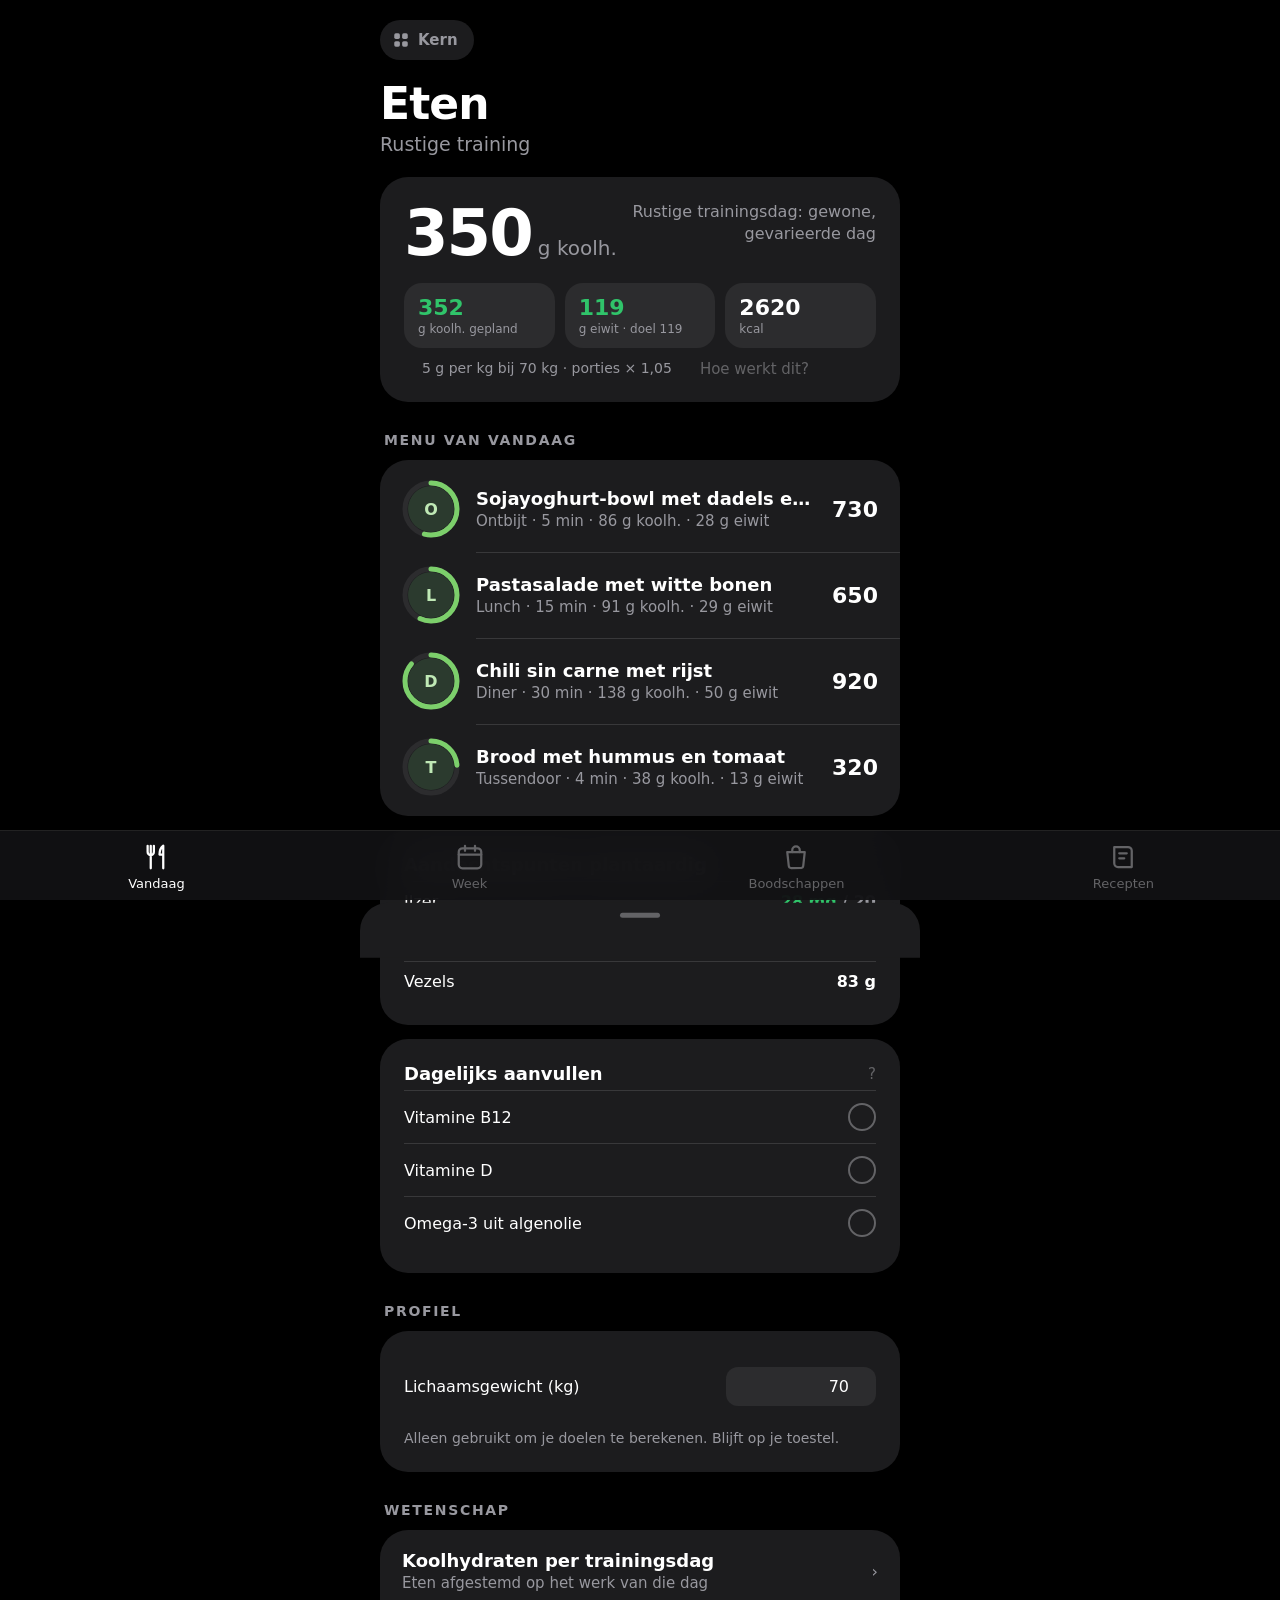
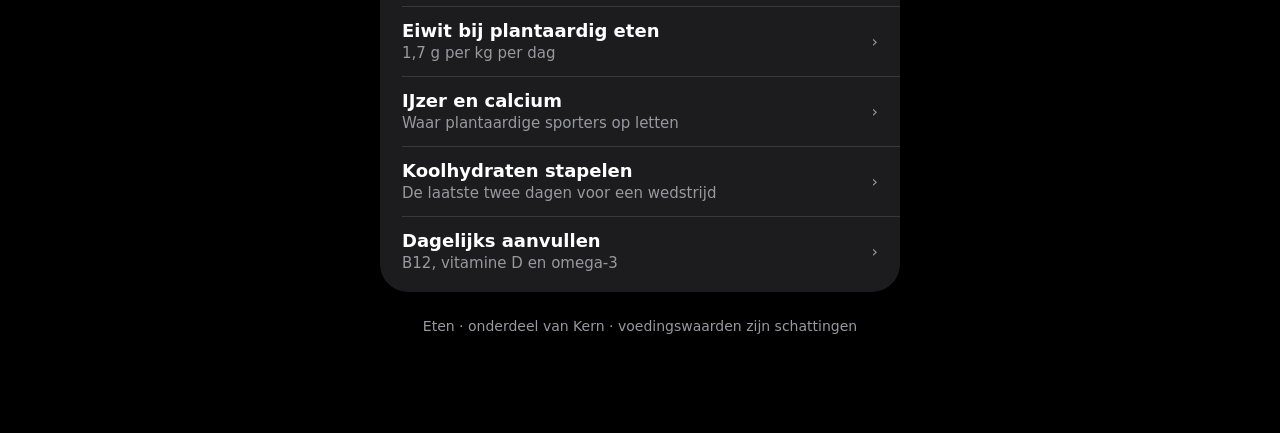
==== eten/index.html @ ef38445b "Kern: één PWA met Vandaag, Tempo, Kracht, Eten, Geld en Amifo Gedeelde laag (core), opslag per onder" ====
<!DOCTYPE html>
<html lang="nl">
<head>
<meta charset="utf-8">
<meta name="viewport" content="width=device-width, initial-scale=1, viewport-fit=cover">
<meta name="apple-mobile-web-app-capable" content="yes">
<meta name="mobile-web-app-capable" content="yes">
<meta name="apple-mobile-web-app-status-bar-style" content="black-translucent">
<meta name="apple-mobile-web-app-title" content="Kern">
<meta name="theme-color" content="#000000">
<meta name="robots" content="noindex, nofollow">
<link rel="manifest" href="../manifest.json">
<link rel="apple-touch-icon" href="../icons/icon-180.png">
<link rel="stylesheet" href="../core/core.css">
<title>Eten</title>
</head>
<body>

<section class="view on" id="v-home">
  <div class="top"></div>
  <h1>Eten</h1>
  <div class="sub" id="home-sub"></div>
  <div id="home-body"></div>
</section>

<section class="view" id="v-week">
  <div class="top"></div>
  <h1>Week</h1>
  <div class="sub">Menu afgestemd op je trainingsschema</div>
  <div id="week-body"></div>
  <button class="btn" id="replan">Week opnieuw plannen</button>
</section>

<section class="view" id="v-shop">
  <div class="top"></div>
  <h1>Boodschappen</h1>
  <div class="sub" id="shop-sub"></div>
  <div id="shop-hero"></div>
  <div class="segmented" id="shop-mode"><button class="on" data-v="list">Lijst</button><button data-v="pantry">Voorraad</button></div>
  <div id="shop-body"></div>
</section>

<section class="view" id="v-rec">
  <div class="top"></div>
  <h1>Recepten</h1>
  <div class="sub" id="rec-sub"></div>
  <div class="search">
    <svg width="26" height="26" viewBox="0 0 24 24" fill="none" stroke="#98989f" stroke-width="2"><circle cx="11" cy="11" r="7"/><path d="m20 20-3.5-3.5"/></svg>
    <input id="q" placeholder="Zoeken">
  </div>
  <div class="segmented" id="rec-filter"><button class="on" data-v="">Alles</button><button data-v="o">Ontbijt</button><button data-v="l">Lunch</button><button data-v="d">Diner</button><button data-v="s">Snack</button></div>
  <div class="list" id="rec-list"></div>
</section>

<nav class="tabbar">
  <button class="on" data-tab="home"><svg viewBox="0 0 24 24"><path d="M7 3v8M4.5 3v5a2.5 2.5 0 0 0 5 0V3M7 11v10M17 3c-2 1.5-3 4-3 7h3M17 3v18"/></svg>Vandaag</button>
  <button data-tab="week"><svg viewBox="0 0 24 24"><rect x="3" y="5" width="18" height="16" rx="3"/><path d="M3 10h18M8 3v4M16 3v4"/></svg>Week</button>
  <button data-tab="shop"><svg viewBox="0 0 24 24"><path d="M5 8h14l-1.2 11a2 2 0 0 1-2 1.8H8.200a2 2 0 0 1-2-1.800L5 8Z"/><path d="M9 8V6.500a3 3 0 0 1 6 0V8"/></svg>Boodschappen</button>
  <button data-tab="rec"><svg viewBox="0 0 24 24"><path d="M5 4h11a3 3 0 0 1 3 3v13H8a3 3 0 0 1-3-3V4Z"/><path d="M9 9h6M9 13h4"/></svg>Recepten</button>
</nav>

<script src="../core/core.js"></script>
<script src="recipes.js"></script>
<script>
/* =========================================================
   Eten — plantaardige maaltijdplanner met boodschappenlijst.
   Onderdeel van Kern. Leest per dag het soort training uit de
   Tempo-feed en stemt koolhydraten en porties daarop af.
   ========================================================= */
K.chrome('eten');
const {$,$$,esc,dkey,DAY,nl,eur,toast,openSheet,closeSheet,ringSVG,addDays,pd}=K;
const KEY='kern.eten.v1';
const DEF={plan:{},salt:0,bought:{},pantry:{'olijfolie':1},supp:{}};
let st=K.load(KEY,DEF);
const save=()=>{K.save(KEY,st);publish()};
const R=id=>RECIPES.find(r=>r.id===id);
const MEAL={o:'Ontbijt',l:'Lunch',d:'Diner',s:'Tussendoor',s2:'Extra tussendoor'};
const today=()=>dkey(new Date());
const weight=()=>+K.profile().weight||70;

function nut(r,sc=1){const o={kcal:0,kh:0,ei:0,vet:0,vz:0,fe:0,ca:0,eur:0};
  for(const[k,g]of Object.entries(r.ing)){const i=ING[k];if(!i)continue;const f=g*sc/100;
    o.kcal+=i[0]*f;o.kh+=i[1]*f;o.ei+=i[2]*f;o.vet+=i[3]*f;o.vz+=i[4]*f;o.fe+=i[5]*f;o.ca+=i[6]*f;o.eur+=i[7]*f}
  return o}

/* ---------- dagtype uit het trainingsschema ---------- */
// koolhydraten in g per kg lichaamsgewicht per dag (Burke et al. 2011; Thomas et al. 2016)
const CLS={
  rest:{kh:4,l:'Rustdag',h:'Rustdag: minder koolhydraten, eiwit blijft gelijk'},
  easy:{kh:5,l:'Rustige training',h:'Rustige trainingsdag: gewone, gevarieerde dag'},
  hard:{kh:7,l:'Zware training',h:'Zware training: ruim koolhydraten rond de sessie'},
  long:{kh:8,l:'Lange duur',h:'Lange duurtraining: voluit koolhydraten'},
  laden:{kh:10,l:'Stapelen',h:'Koolhydraten stapelen voor je wedstrijd: veel en vezelarm'},
  race:{kh:8,l:'Wedstrijd',h:'Wedstrijddag: licht verteerbaar ontbijt, 3 uur vooraf'}
};
const tempo=()=>K.feed.get('tempo');
function dayCls(k){const f=tempo();let c=f?.days?.[k]?.cls||'easy';
  if(f?.race?.date){const n=Math.round((pd(f.race.date)-pd(k))/DAY);if(n===1||n===2)c='laden';if(n===0)c='race'}
  return CLS[c]?c:'easy'}
const training=k=>tempo()?.days?.[k]?.t||'';
const slotsFor=k=>['o','l','d','s'].concat(['hard','long','laden'].includes(dayCls(k))?['s2']:[]);

/* ---------- planner ---------- */
function score(r,c){const n=nut(r),khE=n.kh*4/n.kcal,eiE=n.ei*4/n.kcal;
  if(c==='laden'||c==='race')return khE+(r.race?.5:0)-n.vz/100;
  if(c==='long'||c==='hard')return khE+eiE*.9-(r.race?.15:0);
  if(c==='rest')return eiE*1.3+n.fe/40-(r.race?.25:0);
  return eiE+khE*.3-(r.race?.25:0)}
const hash=s=>{let h=7;for(const ch of s)h=(h*31+ch.charCodeAt(0))>>>0;return h};
function slotCls(k,slot){let c=dayCls(k);
  // de avond vóór een lange duurloop of wedstrijd telt het diner al mee
  if(slot==='d'){const t=dayCls(dkey(addDays(pd(k),1)));if(['long','race'].includes(t)&&!['laden','race'].includes(c))c='long'}
  return c}
function ranked(k,slot){const m=slot==='s2'?'s':slot,c=slotCls(k,slot);
  return RECIPES.filter(r=>r.m===m).sort((a,b)=>score(b,c)-score(a,c))}
function pick(k,slot,avoid){const cand=ranked(k,slot);
  const top=cand.slice(0,slot==='d'?6:4).filter(r=>!avoid.includes(r.id));
  const pool=top.length?top:cand;return pool[hash(k+slot+st.salt)%pool.length].id}
function ensure(k){const p=st.plan[k]=st.plan[k]||{},sl=slotsFor(k);
  const prev=[1,2].flatMap(n=>Object.values(st.plan[dkey(addDays(pd(k),-n))]||{}));
  for(const s of sl)if(!p[s]||!R(p[s]))p[s]=pick(k,s,[...prev,...Object.values(p)]);
  for(const s of Object.keys(p))if(!sl.includes(s))delete p[s];
  return p}
function day(k){const p=ensure(k),c=dayCls(k),w=weight(),target=CLS[c].kh*w;
  const raw=Object.values(p).reduce((x,id)=>x+nut(R(id)).kh,0);
  const sc=Math.max(.8,Math.min(1.5,Math.round(target/raw*20)/20));
  const tot={kcal:0,kh:0,ei:0,vet:0,vz:0,fe:0,ca:0,eur:0};
  for(const id of Object.values(p)){const n=nut(R(id),sc);for(const x in tot)tot[x]+=n[x]}
  return{k,p,c,sc,tot,target,eiT:1.7*w}}
const weekDays=()=>Array.from({length:7},(_,i)=>dkey(addDays(new Date(),i)));
function planWeek(){const cut=dkey(addDays(new Date(),-3));for(const k of Object.keys(st.plan))if(k<cut)delete st.plan[k];return weekDays().map(day)}

/* ---------- vandaag ---------- */
const pctColor=p=>p>=1?'var(--c-peak)':p>=.8?'var(--c-good)':p>=.6?'var(--c-mid)':'var(--c-warn)';
function sex(){try{return JSON.parse(localStorage.getItem('kern.tempo.v1'))?.settings?.sex||'m'}catch(e){return'm'}}
function renderHome(){
  const d=day(today()),t=d.tot,feT=(sex()==='f'?16:11)*1.8,caT=1000;
  const tr=training(d.k);
  $('#home-sub').textContent=`${CLS[d.c].l}${tr?' · '+tr:''}`;
  const gap=d.target-t.kh;
  const sup=st.supp[d.k]||{};
  $('#home-body').innerHTML=`
  <div class="card">
    <div class="hero"><div><div class="big">${Math.round(d.target)}<small>g koolh.</small></div></div><div class="right">${CLS[d.c].h}</div></div>
    <div class="stats">
      <div class="stat"><div class="v" style="color:${pctColor(t.kh/d.target)}">${Math.round(t.kh)}</div><div class="k">g koolh. gepland</div></div>
      <div class="stat"><div class="v" style="color:${pctColor(t.ei/d.eiT)}">${Math.round(t.ei)}</div><div class="k">g eiwit · doel ${Math.round(d.eiT)}</div></div>
      <div class="stat"><div class="v">${Math.round(t.kcal/10)*10}</div><div class="k">kcal</div></div>
    </div>
    <div class="legend" style="margin-top:12px"><span class="muted" style="font-size:14px">${nl(CLS[d.c].kh)} g per kg bij ${nl(weight())} kg${d.sc!==1?` · porties × ${nl(d.sc,2)}`:''}</span><button class="info" data-info="carbs">Hoe werkt dit?</button></div>
  </div>
  ${gap>d.target*.07?`<div class="banner" style="--d:var(--c-mid)"><span class="bar"></span><div>Nog ongeveer <b>${Math.round(gap/10)*10} g koolhydraten</b> tekort ten opzichte van je doel. Vul aan met sap, sportdrank, rijstwafels of een extra schep rijst of pasta.</div></div>`:''}
  <div class="label">Menu van vandaag</div>
  <div class="list">${Object.entries(d.p).map(([s,id])=>mealItem(d,s,id)).join('')}</div>
  <div class="card" style="margin-top:var(--gap)">
    <div class="card-h"><h3>Aandachtspunten plantaardig</h3><button class="info" data-info="iron">?</button></div>
    <div class="row"><span>IJzer</span><b style="color:${pctColor(t.fe/feT)}">${nl(t.fe,0)} mg <span class="muted">/ ${nl(feT,0)}</span></b></div>
    <div class="row"><span>Calcium</span><b style="color:${pctColor(t.ca/caT)}">${Math.round(t.ca/10)*10} mg <span class="muted">/ ${caT}</span></b></div>
    <div class="row"><span>Vezels</span><b>${Math.round(t.vz)} g</b></div>
  </div>
  <div class="card">
    <div class="card-h"><h3>Dagelijks aanvullen</h3><button class="info" data-info="supp">?</button></div>
    ${[['b12','Vitamine B12'],['d','Vitamine D'],['o3','Omega-3 uit algenolie']].map(([k,l])=>`<div class="field"><label>${l}</label><button class="check ${sup[k]?'on':''}" data-supp="${k}" aria-label="${l} genomen">${sup[k]?'✓':''}</button></div>`).join('')}
  </div>
  <div class="label">Profiel</div>
  <div class="card">
    <div class="field"><label>Lichaamsgewicht (kg)</label><input id="p-weight" type="number" inputmode="decimal" value="${weight()}"></div>
    <div class="hint">Alleen gebruikt om je doelen te berekenen. Blijft op je toestel.</div>
  </div>
  <div class="label">Wetenschap</div>
  <div class="list">${Object.entries(INFO).map(([k,v])=>`<div class="item plain" data-info="${k}"><div class="meta"><div class="nm">${v.t}</div><div class="ds">${v.s}</div></div><span class="muted">›</span></div>`).join('')}</div>
  <div class="hint" style="text-align:center;margin-top:24px">Eten · onderdeel van Kern · voedingswaarden zijn schattingen</div>`;
  $$('[data-supp]').forEach(b=>b.onclick=()=>{const s=st.supp[d.k]=st.supp[d.k]||{};s[b.dataset.supp]=!s[b.dataset.supp];save();renderHome()});
  $('#p-weight').onchange=e=>{const p=K.profile();p.weight=Math.max(35,Math.min(150,+String(e.target.value).replace(',','.')||70));K.saveProfile(p);save();render();toast('Opgeslagen')};
}
function mealItem(d,s,id){const r=R(id),n=nut(r,d.sc);
  return `<div class="item" data-meal="${d.k},${s}"><div class="ring sm">${ringSVG(n.kh/d.tot.kh*2.2,'var(--c-good)',58)}<div class="in" style="background:#2b3a2e;color:#bfe8b5">${MEAL[s][0]}</div></div><div class="meta"><div class="nm">${esc(r.n)}</div><div class="ds">${MEAL[s]} · ${r.t} min · ${Math.round(n.kh)} g koolh. · ${Math.round(n.ei)} g eiwit</div></div><div class="sc">${Math.round(n.kcal/10)*10}</div></div>`}

/* ---------- week ---------- */
function renderWeek(){
  $('#week-body').innerHTML=planWeek().map((d,i)=>`<div class="week ${i===0?'cur':''}"><div class="week-h"><b>${i===0?'Vandaag':i===1?'Morgen':K.fmtDate(pd(d.k),{weekday:'long',day:'numeric',month:'short'})}</b><span class="muted">${CLS[d.c].l} · ${Math.round(d.target)} g</span></div>
    <div class="muted" style="margin:4px 0 10px;font-size:15px">${esc(training(d.k)||'Geen training in het schema')}</div>
    ${Object.entries(d.p).map(([s,id])=>{const r=R(id),n=nut(r,d.sc);return `<div class="day" data-meal="${d.k},${s}" style="cursor:pointer"><span class="d">${MEAL[s][0]}</span><span class="s">${esc(r.n)}<small>${Math.round(n.kcal/10)*10} kcal · ${Math.round(n.kh)} g koolh. · ${Math.round(n.ei)} g eiwit</small></span><span class="muted">›</span></div>`}).join('')}</div>`).join('');
}
$('#replan').onclick=()=>{weekDays().forEach(k=>delete st.plan[k]);st.salt++;save();render();toast('Nieuw weekmenu')};

/* ---------- recept ---------- */
const amount=(name,g)=>{const liq=/melk|sap/.test(name),v=g<20?Math.round(g):Math.round(g/5)*5;return liq?(v>=1000?nl(v/1000,1)+' l':v+' ml'):(v>=1000?nl(v/1000,1)+' kg':v+' g')};
function recipeSheet(id,k,slot){const r=R(id),sc=k?day(k).sc:1,n=nut(r,sc);
  openSheet(`<h2>${esc(r.n)}</h2><div class="muted" style="margin-bottom:12px">${MEAL[r.m]} · ${r.t} min${sc!==1?` · portie × ${nl(sc,2)}`:''}${r.race?' · wedstrijdproof':''}</div>
    <div class="stats"><div class="stat"><div class="v">${Math.round(n.kcal/10)*10}</div><div class="k">kcal</div></div><div class="stat"><div class="v">${Math.round(n.kh)} g</div><div class="k">koolhydraten</div></div><div class="stat"><div class="v">${Math.round(n.ei)} g</div><div class="k">eiwit</div></div></div>
    <div class="stats" style="margin-top:10px"><div class="stat"><div class="v">${Math.round(n.vet)} g</div><div class="k">vet</div></div><div class="stat"><div class="v">${Math.round(n.vz)} g</div><div class="k">vezels</div></div><div class="stat"><div class="v">${nl(n.fe,1)}</div><div class="k">mg ijzer</div></div></div>
    <h3>Ingrediënten</h3>${Object.entries(r.ing).map(([nm,g])=>`<div class="row"><span>${esc(nm)}</span><b>${amount(nm,g*sc)}</b></div>`).join('')}
    ${r.x?`<div class="hint">Verder: ${esc(r.x)}</div>`:''}
    <h3>Bereiding</h3><p>${esc(r.s)}</p>
    <div class="hint">Geschatte kosten ${eur(n.eur,2)}</div>
    ${k?`<button class="btn pri" id="r-swap">Kies een ander gerecht</button>`:`<button class="btn pri" id="r-today">Zet vandaag op het menu</button>`}`);
  if(k)$('#r-swap').onclick=()=>swapSheet(k,slot);
  else $('#r-today').onclick=()=>{ensure(today())[r.m]=r.id;save();closeSheet();render();toast('Staat op het menu van vandaag')};
}
function swapSheet(k,slot){const d=day(k);
  openSheet(`<h2>${MEAL[slot]} wisselen</h2><p>Gesorteerd op wat het best past bij deze dag (${CLS[slotCls(k,slot)].l.toLowerCase()}).</p>
    <div class="list" style="background:var(--card-2)">${ranked(k,slot).map(r=>{const n=nut(r,d.sc);return `<div class="item plain" data-set="${r.id}"><div class="meta"><div class="nm">${esc(r.n)}</div><div class="ds">${r.t} min · ${Math.round(n.kh)} g koolh. · ${Math.round(n.ei)} g eiwit</div></div><div class="sc" style="font-size:17px">${d.p[slot]===r.id?'✓':Math.round(n.kcal/10)*10}</div></div>`}).join('')}</div>`);
  $$('[data-set]').forEach(b=>b.onclick=()=>{st.plan[k][slot]=b.dataset.set;save();closeSheet();render();toast('Gewisseld')});
}
document.addEventListener('click',e=>{const m=e.target.closest('[data-meal]');if(m){const[k,s]=m.dataset.meal.split(',');recipeSheet(st.plan[k][s],k,s)}
  const r=e.target.closest('[data-rec]');if(r)recipeSheet(r.dataset.rec)});

/* ---------- boodschappen ---------- */
let shopMode='list';
function shopping(){const agg={};
  for(const d of planWeek())for(const id of Object.values(d.p))for(const[nm,g]of Object.entries(R(id).ing))agg[nm]=(agg[nm]||0)+g*d.sc;
  return Object.entries(agg).filter(([nm])=>!st.pantry[nm]).map(([nm,g])=>({nm,g,cat:ING[nm][8],eur:ING[nm][7]*g/100}))}
const CATS=['Groente & fruit','Brood & granen','Peulvruchten & tofu','Zuivelvervangers','Noten & zaden','Houdbaar','Diepvries'];
function renderShop(){
  const items=shopping(),total=items.reduce((x,i)=>x+i.eur,0),left=items.filter(i=>!st.bought[i.nm]);
  const g=K.feed.get('geld');
  $('#shop-sub').textContent=`${left.length} van ${items.length} producten nog te kopen`;
  $('#shop-hero').innerHTML=`<div class="card"><div class="hero"><div><div class="big">${eur(total).replace('€ ','€')}<small>geschat</small></div></div><div class="right">Menu voor 7 dagen · ${eur(total/7,2)} per dag</div></div>
    <div style="margin-top:14px"><div class="row"><span>Nog te kopen</span><b>${eur(left.reduce((x,i)=>x+i.eur,0),2)}</b></div>${g&&g.groceries7!=null?`<div class="row"><span>Werkelijk uitgegeven · 7 dgn</span><b>${eur(g.groceries7,2)} <span class="muted">(Geld)</span></b></div>`:''}</div>
    <div class="hint">Prijzen zijn grove schattingen per product; wat je altijd in huis hebt, zet je onder Voorraad.</div></div>`;
  if(shopMode==='list'){
    $('#shop-body').innerHTML=CATS.map(c=>{const xs=items.filter(i=>i.cat===c).sort((a,b)=>a.nm.localeCompare(b.nm));
      return xs.length?`<div class="label">${c}</div><div class="list">${xs.map(i=>`<div class="item plain ${st.bought[i.nm]?'done':''}" data-buy="${esc(i.nm)}"><button class="check ${st.bought[i.nm]?'on':''}" aria-label="Gekocht">${st.bought[i.nm]?'✓':''}</button><div class="meta"><div class="nm" style="font-weight:500">${esc(i.nm[0].toUpperCase()+i.nm.slice(1))}</div></div><div class="muted num">${amount(i.nm,i.g)}</div></div>`).join('')}</div>`:''}).join('')
      +`<button class="btn" id="unbuy" style="margin-top:18px">Vinkjes wissen</button>`;
    $$('[data-buy]').forEach(b=>b.onclick=()=>{const n=b.dataset.buy;st.bought[n]=!st.bought[n];save();renderShop()});
    $('#unbuy').onclick=()=>{st.bought={};save();renderShop()};
  }else{
    $('#shop-body').innerHTML=`<div class="hint" style="margin:0 4px 6px">Vink aan wat je altijd in huis hebt. Dat verdwijnt van de lijst en uit de kosten.</div>`+CATS.map(c=>{const xs=Object.keys(ING).filter(n=>ING[n][8]===c).sort();
      return `<div class="label">${c}</div><div class="list">${xs.map(n=>`<div class="item plain" data-pan="${esc(n)}"><button class="check ${st.pantry[n]?'on':''}" aria-label="In huis">${st.pantry[n]?'✓':''}</button><div class="meta"><div class="nm" style="font-weight:500">${esc(n[0].toUpperCase()+n.slice(1))}</div></div></div>`).join('')}</div>`}).join('');
    $$('[data-pan]').forEach(b=>b.onclick=()=>{const n=b.dataset.pan;if(st.pantry[n])delete st.pantry[n];else st.pantry[n]=1;save();renderShop()});
  }
}
K.segmented($('#shop-mode'),v=>{shopMode=v;renderShop()});

/* ---------- recepten ---------- */
let recFilter='';
function renderRec(){const q=$('#q').value.toLowerCase();
  const arr=RECIPES.filter(r=>(!recFilter||r.m===recFilter)&&(!q||r.n.toLowerCase().includes(q)||Object.keys(r.ing).some(i=>i.includes(q))));
  $('#rec-sub').textContent=`${RECIPES.length} plantaardige recepten`;
  $('#rec-list').innerHTML=arr.length?arr.map(r=>{const n=nut(r),khE=n.kh*4/n.kcal;
    const tag=r.race?'wedstrijdproof':khE>.6?'koolhydraatrijk':n.ei>=28?'eiwitrijk':'';
    return `<div class="item" data-rec="${r.id}"><div class="ring sm">${ringSVG(khE,'var(--c-good)',58)}<div class="in" style="background:#1f1f21;font-size:14px">${r.t}′</div></div><div class="meta"><div class="nm">${esc(r.n)}</div><div class="ds">${[MEAL[r.m],Math.round(n.kh)+' g koolh.',Math.round(n.ei)+' g eiwit',tag].filter(Boolean).join(' · ')}</div></div><div class="sc" style="font-size:17px">${Math.round(n.kcal/10)*10}</div></div>`}).join(''):'<div class="empty">Geen recepten gevonden.</div>';
}
K.segmented($('#rec-filter'),v=>{recFilter=v;renderRec()});
$('#q').oninput=renderRec;

/* ---------- wetenschap ---------- */
const INFO={
  carbs:{t:'Koolhydraten per trainingsdag',s:'Eten afgestemd op het werk van die dag',b:`<p>Koolhydraten zijn de brandstof voor intensieve en lange inspanning. De aanbeveling is daarom geen vast getal, maar schaalt mee met je training (<b>periodiseren</b> = afstemmen per dag): ongeveer 3–5 g per kg lichaamsgewicht op een rustige dag, 5–7 g bij een uur matige training, 6–10 g bij één tot drie uur duurtraining.</p><p>Deze app gebruikt 4 g/kg op rustdagen, 5 op rustige dagen, 7 op zware dagen en 8 op dagen met een lange duurtraining. Het soort dag komt uit je schema in Tempo. De porties worden daarop geschaald (tussen 0,8 en 1,5 keer).</p><p><b>Kritisch:</b> dit zijn bandbreedtes uit consensusdocumenten, geen individuele voorschriften. Honger, gewichtsverloop en hoe je trainingen voelen zijn betere graadmeters dan het getal.</p><p class="ref">Burke et al. (2011) J Sports Sci · Thomas, Erdman & Burke (2016) Med Sci Sports Exerc · Impey et al. (2018) Sports Med</p>`},
  protein:{t:'Eiwit bij plantaardig eten',s:'1,7 g per kg per dag',b:`<p>Duursporters hebben meer eiwit nodig dan de algemene norm: ongeveer 1,2–2,0 g per kg per dag. Plantaardig eiwit is gemiddeld iets minder goed verteerbaar en bevat minder leucine (=het aminozuur dat spieropbouw aanzet), daarom rekent de app met <b>1,7 g/kg</b>, verdeeld over de maaltijden.</p><p>Soja (tofu, tempeh, edamame), peulvruchten met granen, en seitan zijn de dragers in deze recepten.</p><p><b>Kritisch:</b> of veganisten echt meer nodig hebben is niet goed gemeten; bij voldoende totale inname lijkt het verschil met dierlijk eiwit klein.</p><p class="ref">Thomas et al. (2016) Med Sci Sports Exerc · Rogerson (2017) J Int Soc Sports Nutr · Hevia-Larraín et al. (2021) Sports Med</p>`},
  iron:{t:'IJzer en calcium',s:'Waar plantaardige sporters op letten',b:`<p><b>IJzer</b> uit planten (non-heem) wordt minder goed opgenomen dan ijzer uit vlees. Daarom toont de app een richtwaarde van 1,8 keer de gewone aanbeveling. Vitamine C bij de maaltijd (paprika, citroen, sinaasappelsap) verhoogt de opname; koffie en thee rond de maaltijd verlagen die. Duurlopers verliezen bovendien extra ijzer.</p><p><b>Calcium</b>: richtwaarde 1000 mg per dag. Verrijkte sojamelk en sojayoghurt, tofu, boerenkool en tahin leveren het meest.</p><p><b>Kritisch:</b> de factor 1,8 is een schatting uit één rapport en staat ter discussie. Of je ijzerstatus goed is weet je alleen uit bloedonderzoek (ferritine); slik geen ijzer zonder dat te laten meten.</p><p class="ref">Institute of Medicine (2001) Dietary Reference Intakes · Sim et al. (2019) Eur J Appl Physiol · Hurrell & Egli (2010) Am J Clin Nutr</p>`},
  load:{t:'Koolhydraten stapelen',s:'De laatste twee dagen voor een wedstrijd',b:`<p>Voor wedstrijden langer dan 90 minuten vult <b>stapelen</b> (=carboloading) je glycogeenvoorraad (=opgeslagen koolhydraten in spieren en lever): 10–12 g per kg per dag in de laatste 36–48 uur, met weinig training.</p><p>De app schakelt de twee dagen voor je wedstrijddatum in Tempo automatisch over op vezelarme, koolhydraatrijke gerechten en een extra tussendoortje. Zo veel eten uit vaste maaltijden is lastig; sap, sportdrank en witte rijst of pasta helpen.</p><p><b>Kritisch:</b> je wordt er 1–2 kg zwaarder van (water dat met glycogeen wordt opgeslagen); dat hoort erbij. Oefen dit vóór een lange duurloop, nooit voor het eerst voor de wedstrijd.</p><p class="ref">Burke et al. (2011) J Sports Sci · Hawley et al. (1997) Sports Med · Jeukendrup (2011) J Sports Sci</p>`},
  supp:{t:'Dagelijks aanvullen',s:'B12, vitamine D en omega-3',b:`<p><b>Vitamine B12</b> zit niet betrouwbaar in plantaardig eten; aanvullen is bij een volledig plantaardig voedingspatroon noodzakelijk.</p><p><b>Vitamine D</b> maak je in de zomer aan via zonlicht; in de wintermaanden is aanvullen op onze breedtegraad gangbaar advies.</p><p><b>Omega-3</b>: planten leveren ALA (lijnzaad, chia, walnoten), dat maar beperkt wordt omgezet in EPA en DHA. Algenolie levert die twee rechtstreeks.</p><p><b>Kritisch:</b> voor B12 is het bewijs hard; voor extra EPA/DHA bij gezonde volwassenen is het nut minder duidelijk. Doseringen horen bij een arts of diëtist, niet bij een app.</p><p class="ref">Pawlak et al. (2013) Nutr Rev · Gezondheidsraad (2012) Evaluatie voedingsnormen vitamine D · Lane et al. (2014) Crit Rev Food Sci Nutr</p>`}
};

/* ---------- feed ---------- */
function publish(){const d=day(today()),items=shopping(),left=items.filter(i=>!st.bought[i.nm]);
  K.feed.set('eten',{today:{cls:d.c,label:CLS[d.c].l,target:Math.round(d.target),kh:Math.round(d.tot.kh),ei:Math.round(d.tot.ei),
      meals:Object.entries(d.p).map(([s,id])=>({slot:MEAL[s],n:R(id).n}))},
    list:{n:items.length,left:left.length,cost:Math.round(items.reduce((x,i)=>x+i.eur,0))}})}

function render(){renderHome();renderWeek();renderShop();renderRec()}
K.info(INFO);
K.tabs();
save();render();
</script>
</body>
</html>
---- core/core.css ----
:root{
  --bg:#000; --card:#1c1c1e; --card-2:#2c2c2e; --line:#38383a;
  --text:#fff; --text-2:#98989f; --text-3:#636366;
  --c-peak:#30c46a; --c-good:#7ccf6b; --c-mid:#f5a623; --c-warn:#f0634f; --c-off:#636366;
  --c-run:#7ccf6b; --c-bike:#5ac8fa;
  --r-card:28px; --r-ctl:16px; --r-pill:999px;
  --pad:20px; --gap:14px;
  --font:-apple-system,BlinkMacSystemFont,"SF Pro Display","SF Pro Text","Inter",system-ui,sans-serif;
  --safe-t:env(safe-area-inset-top); --safe-b:env(safe-area-inset-bottom);
}
*{box-sizing:border-box;-webkit-tap-highlight-color:transparent}
html,body{margin:0;background:var(--bg);color:var(--text);font-family:var(--font);-webkit-font-smoothing:antialiased}
body{padding:calc(var(--safe-t) + 12px) var(--pad) calc(var(--safe-b) + 96px);max-width:560px;margin:0 auto;overscroll-behavior-y:none}
button,input,select,textarea{font:inherit;color:inherit}
.view{display:none}.view.on{display:block;animation:fade .25s ease}
@keyframes fade{from{opacity:0;transform:translateY(6px)}to{opacity:1;transform:none}}

/* header */
.top{display:flex;justify-content:flex-end;height:56px;align-items:center}
.fab{width:56px;height:56px;border-radius:50%;background:#fff;color:#000;border:0;font-size:32px;font-weight:300;line-height:1;display:grid;place-items:center}
h1{font-size:44px;font-weight:800;letter-spacing:-.02em;margin:10px 0 4px}
.sub{color:var(--text-2);font-size:19px;margin-bottom:22px}
.label{color:var(--text-2);font-size:14px;font-weight:600;letter-spacing:.12em;text-transform:uppercase;margin:30px 4px 12px}

/* cards */
.card{background:var(--card);border-radius:var(--r-card);padding:24px;margin-bottom:var(--gap)}
.hero{display:flex;justify-content:space-between;align-items:flex-start;gap:12px}
.big{font-size:64px;font-weight:800;letter-spacing:-.03em;line-height:1}
.big small{font-size:20px;font-weight:500;color:var(--text-2);margin-left:6px;letter-spacing:0}
.right{color:var(--text-2);font-size:16px;text-align:right;line-height:1.35;max-width:52%}
.seg-bar{display:flex;gap:6px;margin:22px 0 16px;height:12px}
.seg-bar i{border-radius:6px;display:block;min-width:4px}
.legend{display:flex;flex-wrap:wrap;gap:10px 22px;color:var(--text-2);font-size:16px}
.legend span::before{content:"";display:inline-block;width:10px;height:10px;border-radius:50%;background:var(--d);margin-right:8px;vertical-align:1px}
.row{display:flex;justify-content:space-between;align-items:baseline;padding:10px 0;border-top:1px solid var(--line);font-size:16px}
.row:first-of-type{border-top:0}
.row b{font-weight:600}.muted{color:var(--text-2)}
.stats{display:grid;grid-template-columns:repeat(3,1fr);gap:10px;margin-top:18px}
.stat{background:var(--card-2);border-radius:18px;padding:12px 14px}
.stat .v{font-size:22px;font-weight:700}.stat .k{font-size:12px;color:var(--text-2);margin-top:2px}
.info{background:none;border:0;color:var(--text-3);font-size:15px;padding:0 0 0 6px}
.card-h{display:flex;justify-content:space-between;align-items:center;margin-bottom:6px}
.card-h h3{margin:0;font-size:18px;font-weight:700}
.advice{font-size:17px;line-height:1.45;margin-top:8px}
.chip:empty{display:none}
.chip{display:inline-block;padding:4px 10px;border-radius:var(--r-pill);font-size:13px;font-weight:600;background:var(--card-2)}

/* horizontal scroller */
.hs{display:flex;gap:12px;overflow-x:auto;margin:0 calc(-1*var(--pad));padding:0 var(--pad);scrollbar-width:none}
.hs::-webkit-scrollbar{display:none}
.tile{flex:0 0 150px;background:var(--card);border-radius:var(--r-card);padding:18px 12px;text-align:center}
.tile .n{font-size:19px;font-weight:700;margin-top:10px}.tile .t{color:var(--text-2);font-size:15px;margin-top:4px}
.tile.today{outline:2px solid var(--c-peak)}

/* ring avatar */
.ring{position:relative;width:76px;height:76px;margin:0 auto}
.ring svg{position:absolute;inset:0}
.ring .in{position:absolute;inset:8px;border-radius:50%;display:grid;place-items:center;font-weight:700;font-size:22px}
.ring.sm{width:58px;height:58px}.ring.sm .in{inset:6px;font-size:16px}

/* search & segmented */
.search{display:flex;align-items:center;gap:12px;background:var(--card);border-radius:var(--r-card);padding:16px 20px;margin:26px 0 12px}
.search input{flex:1;background:none;border:0;outline:0;font-size:19px}
.search input::placeholder{color:var(--text-3)}
.segmented{display:flex;background:var(--card);border-radius:20px;padding:4px;margin-bottom:16px}
.segmented button{flex:1;border:0;background:none;color:var(--text-2);padding:11px 6px;border-radius:16px;font-size:16px;font-weight:500}
.segmented button.on{background:var(--card-2);color:var(--text)}

/* list */
.list{background:var(--card);border-radius:var(--r-card);padding:6px 0}
.item{display:flex;align-items:center;gap:16px;padding:14px 22px;position:relative}
.item+.item::before{content:"";position:absolute;top:0;left:96px;right:0;border-top:1px solid var(--line)}
.item .meta{flex:1;min-width:0}
.item .nm{font-size:18px;font-weight:600;white-space:nowrap;overflow:hidden;text-overflow:ellipsis}
.item .ds{color:var(--text-2);font-size:15px;margin-top:3px;white-space:nowrap;overflow:hidden;text-overflow:ellipsis}
.item .sc{font-size:22px;font-weight:700}
.empty{color:var(--text-2);text-align:center;padding:30px 20px;font-size:16px}

/* plan */
.week{background:var(--card);border-radius:var(--r-card);padding:20px 22px;margin-bottom:var(--gap)}
.week.cur{outline:2px solid var(--c-peak)}
.week-h{display:flex;justify-content:space-between;align-items:baseline}
.week-h b{font-size:18px}
.day{display:flex;gap:12px;padding:9px 0;border-top:1px solid var(--line);font-size:15px;align-items:flex-start}
.day:first-of-type{border-top:0}
.day .d{width:34px;color:var(--text-2);font-weight:600;flex:none}
.day .s{flex:1}.day .s small{display:block;color:var(--text-2);margin-top:2px}
.day .ok{color:var(--c-peak);font-weight:700;flex:none}
.phase-bar{display:flex;gap:4px;margin:16px 0 4px}
.phase-bar i{height:8px;border-radius:4px;flex:1;background:var(--card-2)}
.phase-bar i.done{background:var(--text-3)}.phase-bar i.now{background:var(--c-peak)}

/* forms */
.field{display:flex;justify-content:space-between;align-items:center;padding:12px 0;border-top:1px solid var(--line);gap:12px}
.field:first-of-type{border-top:0}
.field label{font-size:16px}
.field input,.field select{background:var(--card-2);border:0;border-radius:12px;padding:10px 12px;width:150px;text-align:right;outline:0;font-size:16px}
.btn{display:block;width:100%;border:0;border-radius:18px;padding:16px;font-size:17px;font-weight:600;background:var(--card-2);margin-top:10px}
.btn.pri{background:#fff;color:#000}.btn.strava{background:#fc4c02;color:#fff}.btn.danger{color:var(--c-warn)}
.hint{color:var(--text-2);font-size:14px;line-height:1.45;margin-top:10px}

/* tab bar */
.tabbar{position:fixed;left:0;right:0;bottom:0;background:rgba(18,18,20,.92);backdrop-filter:blur(20px);-webkit-backdrop-filter:blur(20px);border-top:1px solid #222;display:flex;justify-content:space-around;padding:10px 0 calc(var(--safe-b) + 8px);z-index:10}
.tabbar button{background:none;border:0;color:var(--text-3);display:flex;flex-direction:column;align-items:center;gap:4px;font-size:13px;font-weight:500;min-width:80px}
.tabbar button.on{color:var(--text)}
.tabbar svg{width:30px;height:30px;stroke:currentColor;fill:none;stroke-width:1.8;stroke-linecap:round;stroke-linejoin:round}

/* sheet */
.scrim{position:fixed;inset:0;background:rgba(0,0,0,.6);opacity:0;pointer-events:none;transition:opacity .2s;z-index:20}
.scrim.on{opacity:1;pointer-events:auto}
.sheet{position:fixed;left:0;right:0;bottom:0;max-width:560px;margin:0 auto;background:var(--card);border-radius:28px 28px 0 0;padding:10px var(--pad) calc(var(--safe-b) + 24px);transform:translateY(105%);transition:transform .28s cubic-bezier(.2,.8,.2,1);z-index:21;max-height:88vh;overflow-y:auto}
.sheet.on{transform:none}
.grab{width:40px;height:5px;border-radius:3px;background:var(--text-3);margin:0 auto 16px}
.sheet h2{font-size:26px;margin:4px 0 12px}
.sheet p{font-size:16px;line-height:1.55;color:#d8d8dc}
.sheet .ref{font-size:13px;color:var(--text-2)}
.chart{width:100%;height:auto;display:block;margin-top:14px}
.toast{position:fixed;left:50%;top:calc(var(--safe-t) + 14px);transform:translate(-50%,-120px);background:var(--card-2);padding:12px 18px;border-radius:var(--r-pill);font-size:15px;transition:transform .3s;z-index:30}
.toast.on{transform:translate(-50%,0)}

/* ===== Kern: gedeelde aanvullingen ===== */
a{color:inherit}
.top{justify-content:space-between}
.top .fab{margin-left:auto}
.hub{display:flex;align-items:center;gap:8px;height:40px;padding:0 16px 0 12px;border-radius:var(--r-pill);background:var(--card);color:var(--text-2);font-size:15px;font-weight:600;text-decoration:none}
.hub svg{width:18px;height:18px;fill:currentColor}
.fab{cursor:pointer;text-decoration:none}
.tabbar button{cursor:pointer}
.card.tap,.item,.tile.tap{cursor:pointer}
.card.tap:active,.item:active{opacity:.75}
a.card{display:block;text-decoration:none}
.go{color:var(--text-3);font-size:22px;font-weight:300}
.kv{display:flex;justify-content:space-between;align-items:baseline;gap:12px}
.kv .big{font-size:44px}
.sm-big{font-size:34px;font-weight:800;letter-spacing:-.02em;line-height:1.1}
.sm-big small{font-size:16px;font-weight:500;color:var(--text-2);margin-left:5px;letter-spacing:0}
.pill{display:inline-flex;align-items:center;gap:6px;padding:8px 14px;border-radius:var(--r-pill);background:var(--card-2);font-size:15px;font-weight:600;border:0}
.pill.on{background:#fff;color:#000}
.pills{display:flex;flex-wrap:wrap;gap:8px}
.dot{display:inline-block;width:10px;height:10px;border-radius:50%;background:var(--d);margin-right:8px}
.check{width:28px;height:28px;border-radius:50%;border:2px solid var(--text-3);flex:none;display:grid;place-items:center;font-size:15px;font-weight:800;color:#000;background:none;padding:0}
.check.on{background:var(--c-peak);border-color:var(--c-peak)}
.item.done .nm{color:var(--text-3);text-decoration:line-through}
.item.plain+.item.plain::before{left:22px}
.grid2{display:grid;grid-template-columns:1fr 1fr;gap:var(--gap)}
.app-tile{background:var(--card);border-radius:var(--r-card);padding:20px;text-decoration:none;display:block;min-height:150px}
.app-tile .ic{width:48px;height:48px;border-radius:15px;display:grid;place-items:center;margin-bottom:16px}
.app-tile .ic svg{width:26px;height:26px;stroke:currentColor;fill:none;stroke-width:1.9;stroke-linecap:round;stroke-linejoin:round}
.app-tile .n{font-size:20px;font-weight:700}
.app-tile .t{color:var(--text-2);font-size:14px;margin-top:4px;line-height:1.35}
.scale{display:flex;gap:6px}
.scale button{flex:1;border:0;border-radius:14px;background:var(--card-2);padding:12px 0;font-size:16px;font-weight:600;color:var(--text-2)}
.scale button.on{background:#fff;color:#000}
.field.col{flex-direction:column;align-items:stretch}
.field.col label{margin-bottom:2px}
.field input.wide{width:100%;text-align:left}
.num{font-variant-numeric:tabular-nums}
.stats.two{grid-template-columns:repeat(2,1fr)}
.sheet h3{font-size:18px;margin:22px 0 8px}
.sheet ul,.sheet ol{font-size:16px;line-height:1.55;color:#d8d8dc;padding-left:22px;margin:6px 0}
.banner{background:var(--card);border-radius:var(--r-card);padding:16px 20px;margin-bottom:var(--gap);font-size:16px;line-height:1.4;display:flex;gap:12px;align-items:flex-start}
.banner .bar{width:4px;align-self:stretch;border-radius:2px;background:var(--d);flex:none}
.big small{white-space:nowrap}
.hero>div:first-child{flex:none}
.hero .right{min-width:0}
.big.long{font-size:50px}
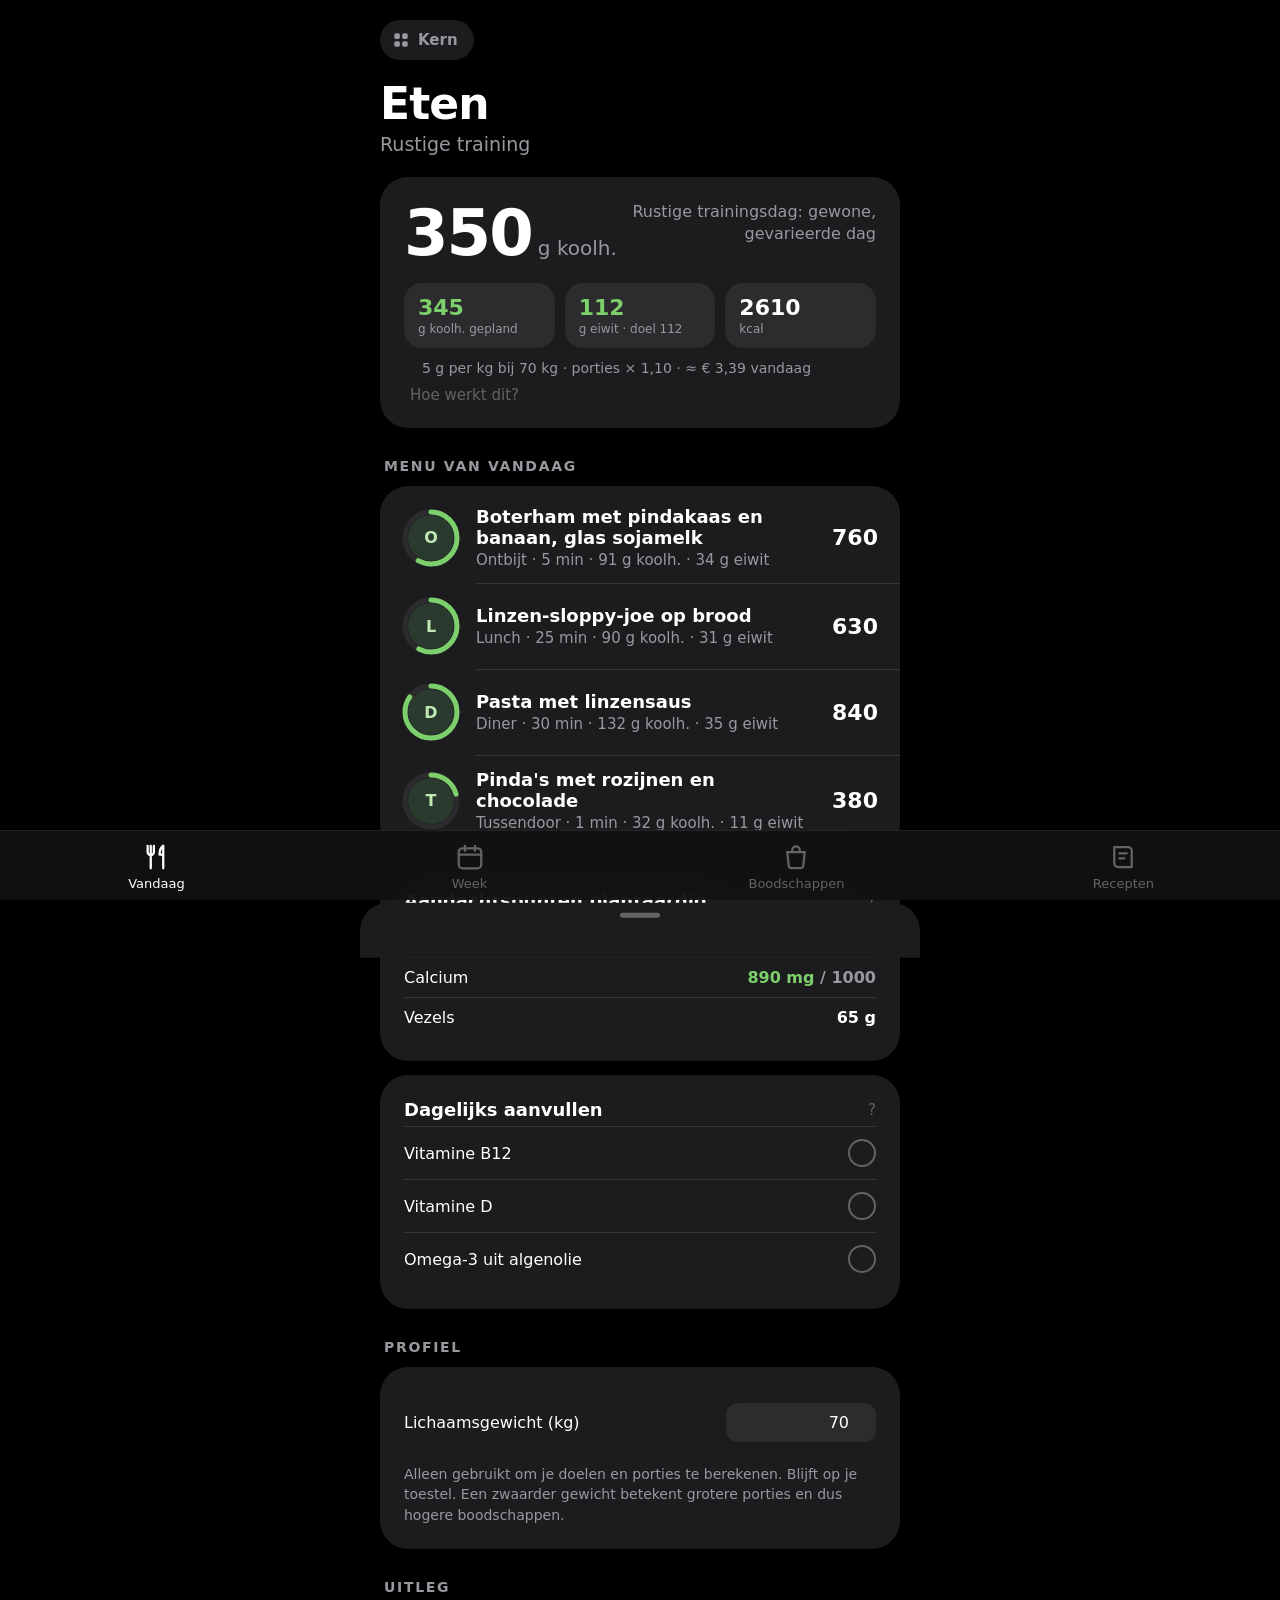
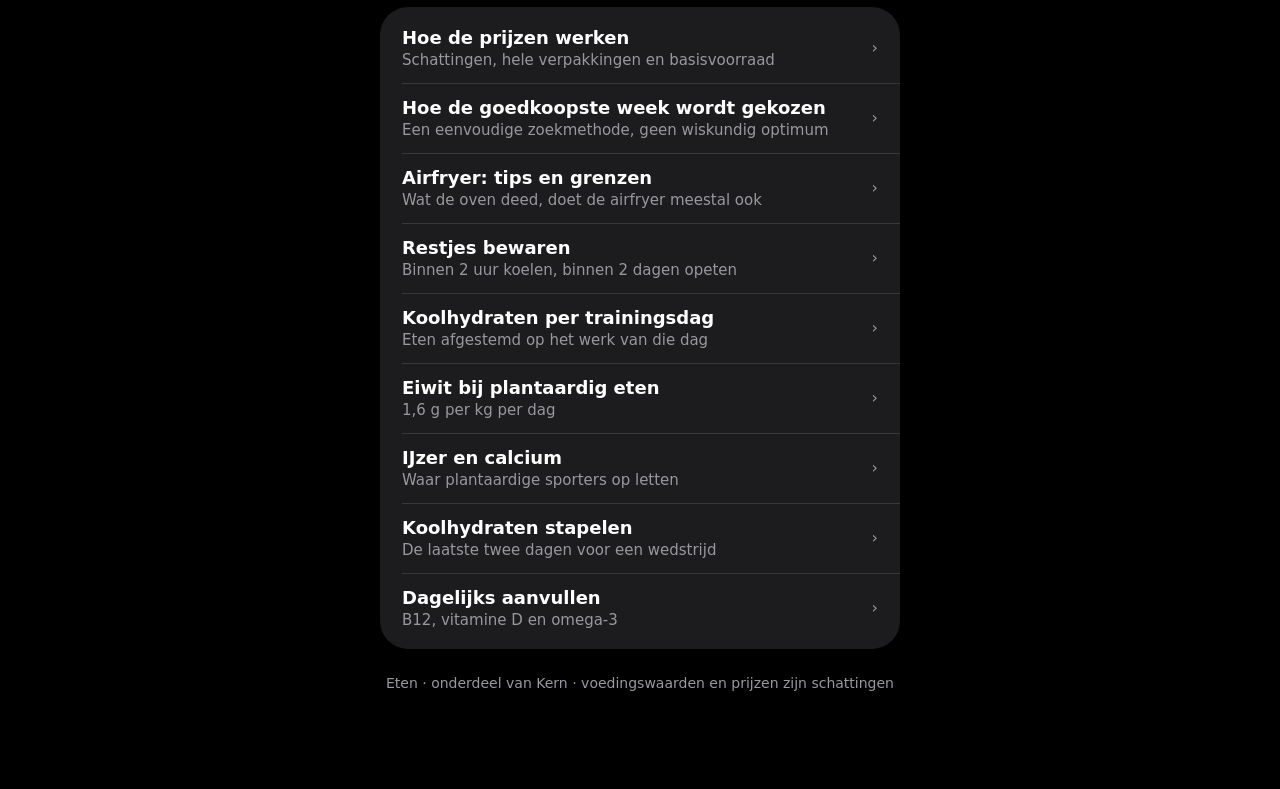
==== commit 72329ec9: "Eten: 55 recepten met bereiding (gasfornuis en airfryer), prijzen per verpakking en goedkoopste-week" ====
--- a/eten/index.html
+++ b/eten/index.html
@@ -13,6 +13,7 @@
 <link rel="apple-touch-icon" href="../icons/icon-180.png">
 <link rel="stylesheet" href="../core/core.css">
 <title>Eten</title>
+<style>#rec-list .nm,#shop-body .nm,.list .item .nm{white-space:normal}#rec-list .ds{white-space:normal}</style>
 </head>
 <body>
 
@@ -26,9 +27,10 @@
 <section class="view" id="v-week">
   <div class="top"></div>
   <h1>Week</h1>
-  <div class="sub">Menu afgestemd op je trainingsschema</div>
+  <div class="sub" id="week-sub"></div>
   <div id="week-body"></div>
-  <button class="btn" id="replan">Week opnieuw plannen</button>
+  <button class="btn" id="replan">Goedkoopste week opnieuw plannen</button>
+  <div class="hint" style="text-align:center"><button class="info" data-info="budget">Hoe wordt dit gepland?</button></div>
 </section>
 
 <section class="view" id="v-shop">
@@ -36,7 +38,7 @@
   <h1>Boodschappen</h1>
   <div class="sub" id="shop-sub"></div>
   <div id="shop-hero"></div>
-  <div class="segmented" id="shop-mode"><button class="on" data-v="list">Lijst</button><button data-v="pantry">Voorraad</button></div>
+  <div class="segmented" id="shop-mode"><button class="on" data-v="list">Lijst</button><button data-v="pantry">In huis</button></div>
   <div id="shop-body"></div>
 </section>
 
@@ -49,13 +51,14 @@
     <input id="q" placeholder="Zoeken">
   </div>
   <div class="segmented" id="rec-filter"><button class="on" data-v="">Alles</button><button data-v="o">Ontbijt</button><button data-v="l">Lunch</button><button data-v="d">Diner</button><button data-v="s">Snack</button></div>
+  <div class="segmented" id="rec-sort"><button class="on" data-v="std">Standaard</button><button data-v="cheap">Goedkoop</button><button data-v="prot">Eiwit</button></div>
   <div class="list" id="rec-list"></div>
 </section>
 
 <nav class="tabbar">
-  <button class="on" data-tab="home"><svg viewBox="0 0 24 24"><path d="M7 3v8M4.5 3v5a2.5 2.5 0 0 0 5 0V3M7 11v10M17 3c-2 1.5-3 4-3 7h3M17 3v18"/></svg>Vandaag</button>
+  <button class="on" data-tab="home"><svg viewBox="0 0 24 24"><path d="M7 3v8M4.500 3v5a2.500 2.500 0 0 0 5 0V3M7 11v10M17 3c-2 1.500-3 4-3 7h3M17 3v18"/></svg>Vandaag</button>
   <button data-tab="week"><svg viewBox="0 0 24 24"><rect x="3" y="5" width="18" height="16" rx="3"/><path d="M3 10h18M8 3v4M16 3v4"/></svg>Week</button>
-  <button data-tab="shop"><svg viewBox="0 0 24 24"><path d="M5 8h14l-1.2 11a2 2 0 0 1-2 1.8H8.200a2 2 0 0 1-2-1.800L5 8Z"/><path d="M9 8V6.500a3 3 0 0 1 6 0V8"/></svg>Boodschappen</button>
+  <button data-tab="shop"><svg viewBox="0 0 24 24"><path d="M5 8h14l-1.200 11a2 2 0 0 1-2 1.800H8.200a2 2 0 0 1-2-1.800L5 8Z"/><path d="M9 8V6.500a3 3 0 0 1 6 0V8"/></svg>Boodschappen</button>
   <button data-tab="rec"><svg viewBox="0 0 24 24"><path d="M5 4h11a3 3 0 0 1 3 3v13H8a3 3 0 0 1-3-3V4Z"/><path d="M9 9h6M9 13h4"/></svg>Recepten</button>
 </nav>
 
@@ -64,24 +67,40 @@
 <script>
 /* =========================================================
    Eten — plantaardige maaltijdplanner met boodschappenlijst.
-   Onderdeel van Kern. Leest per dag het soort training uit de
-   Tempo-feed en stemt koolhydraten en porties daarop af.
+   Onderdeel van Kern. Alles te koken met een gasfornuis en een airfryer.
+   Leest per dag het soort training uit de Tempo-feed en stemt koolhydraten
+   en porties daarop af. Kiest de goedkoopste week die daarbij past.
    ========================================================= */
 K.chrome('eten');
 const {$,$$,esc,dkey,DAY,nl,eur,toast,openSheet,closeSheet,ringSVG,addDays,pd}=K;
 const KEY='kern.eten.v1';
-const DEF={plan:{},salt:0,bought:{},pantry:{'olijfolie':1},supp:{}};
+const DEF={v:2,plan:{},salt:0,bought:{},pantry:{'olijfolie':1},prices:{},supp:{},budget:56};
 let st=K.load(KEY,DEF);
+// oudere opslag (eerste versie van Eten): plan en prijzen opnieuw beginnen, voorraad en vinkjes behouden
+try{const raw=JSON.parse(localStorage.getItem(KEY));if(raw&&raw.v!==2){st={...structuredClone(DEF),pantry:{...DEF.pantry,...(raw.pantry||{})},supp:raw.supp||{}};K.save(KEY,st)}}catch(e){}
 const save=()=>{K.save(KEY,st);publish()};
-const R=id=>RECIPES.find(r=>r.id===id);
+
+const RM=new Map(RECIPES.map(r=>[r.id,r])),RL={};
+const R=id=>RM.get(id);
+const price=nm=>st.prices[nm]??ING[nm][8];
+const bprice=nm=>st.prices[nm]??BASIS[nm][0];
+const perG=nm=>price(nm)/ING[nm][7];
 const MEAL={o:'Ontbijt',l:'Lunch',d:'Diner',s:'Tussendoor',s2:'Extra tussendoor'};
+const EQ={pot:'Kookpan',pan:'Koekenpan',airfryer:'Airfryer'};
+const cap=s=>s[0].toUpperCase()+s.slice(1);
+const clamp=(x,a,b)=>Math.max(a,Math.min(b,x));
 const today=()=>dkey(new Date());
 const weight=()=>+K.profile().weight||70;
-
+function sex(){try{return JSON.parse(localStorage.getItem('kern.tempo.v1'))?.settings?.sex||'m'}catch(e){return'm'}}
+const feTarget=()=>(sex()==='f'?16:11)*1.8;
+
+/* ---------- voeding en kosten per portie ---------- */
+// kosten = verbruik (gram × prijs per gram); de kassaprijs met hele verpakkingen volgt bij Boodschappen
 function nut(r,sc=1){const o={kcal:0,kh:0,ei:0,vet:0,vz:0,fe:0,ca:0,eur:0};
   for(const[k,g]of Object.entries(r.ing)){const i=ING[k];if(!i)continue;const f=g*sc/100;
-    o.kcal+=i[0]*f;o.kh+=i[1]*f;o.ei+=i[2]*f;o.vet+=i[3]*f;o.vz+=i[4]*f;o.fe+=i[5]*f;o.ca+=i[6]*f;o.eur+=i[7]*f}
+    o.kcal+=i[0]*f;o.kh+=i[1]*f;o.ei+=i[2]*f;o.vet+=i[3]*f;o.vz+=i[4]*f;o.fe+=i[5]*f;o.ca+=i[6]*f;o.eur+=g*sc*perG(k)}
   return o}
+let N1={};const n1=r=>N1[r.id]??(N1[r.id]=nut(r));
 
 /* ---------- dagtype uit het trainingsschema ---------- */
 // koolhydraten in g per kg lichaamsgewicht per dag (Burke et al. 2011; Thomas et al. 2016)
@@ -99,46 +118,94 @@
   return CLS[c]?c:'easy'}
 const training=k=>tempo()?.days?.[k]?.t||'';
 const slotsFor=k=>['o','l','d','s'].concat(['hard','long','laden'].includes(dayCls(k))?['s2']:[]);
-
-/* ---------- planner ---------- */
-function score(r,c){const n=nut(r),khE=n.kh*4/n.kcal,eiE=n.ei*4/n.kcal;
+const hash=s=>{let h=7;for(const ch of String(s))h=(h*31+ch.charCodeAt(0))>>>0;return h};
+function rng(seed){return()=>{seed|=0;seed=seed+0x6D2B79F5|0;let t=Math.imul(seed^seed>>>15,1|seed);t=t+Math.imul(t^t>>>7,61|t)^t;return((t^t>>>14)>>>0)/4294967296}}
+
+/* ---------- geschiktheid van een gerecht voor een dagtype ---------- */
+function score(r,c){const n=n1(r),khE=n.kh*4/n.kcal,eiE=n.ei*4/n.kcal;
   if(c==='laden'||c==='race')return khE+(r.race?.5:0)-n.vz/100;
   if(c==='long'||c==='hard')return khE+eiE*.9-(r.race?.15:0);
   if(c==='rest')return eiE*1.3+n.fe/40-(r.race?.25:0);
   return eiE+khE*.3-(r.race?.25:0)}
-const hash=s=>{let h=7;for(const ch of s)h=(h*31+ch.charCodeAt(0))>>>0;return h};
 function slotCls(k,slot){let c=dayCls(k);
   // de avond vóór een lange duurloop of wedstrijd telt het diner al mee
   if(slot==='d'){const t=dayCls(dkey(addDays(pd(k),1)));if(['long','race'].includes(t)&&!['laden','race'].includes(c))c='long'}
   return c}
 function ranked(k,slot){const m=slot==='s2'?'s':slot,c=slotCls(k,slot);
   return RECIPES.filter(r=>r.m===m).sort((a,b)=>score(b,c)-score(a,c))}
-function pick(k,slot,avoid){const cand=ranked(k,slot);
-  const top=cand.slice(0,slot==='d'?6:4).filter(r=>!avoid.includes(r.id));
-  const pool=top.length?top:cand;return pool[hash(k+slot+st.salt)%pool.length].id}
-function ensure(k){const p=st.plan[k]=st.plan[k]||{},sl=slotsFor(k);
-  const prev=[1,2].flatMap(n=>Object.values(st.plan[dkey(addDays(pd(k),-n))]||{}));
-  for(const s of sl)if(!p[s]||!R(p[s]))p[s]=pick(k,s,[...prev,...Object.values(p)]);
-  for(const s of Object.keys(p))if(!sl.includes(s))delete p[s];
-  return p}
-function day(k){const p=ensure(k),c=dayCls(k),w=weight(),target=CLS[c].kh*w;
-  const raw=Object.values(p).reduce((x,id)=>x+nut(R(id)).kh,0);
-  const sc=Math.max(.8,Math.min(1.5,Math.round(target/raw*20)/20));
+
+/* ---------- dag en week ---------- */
+function dayCalc(k,p){const c=dayCls(k),w=weight(),target=CLS[c].kh*w,ids=Object.values(p);
+  const raw=ids.reduce((x,id)=>x+n1(R(id)).kh,0)||1,sc=clamp(Math.round(target/raw*20)/20,.8,1.5);
   const tot={kcal:0,kh:0,ei:0,vet:0,vz:0,fe:0,ca:0,eur:0};
-  for(const id of Object.values(p)){const n=nut(R(id),sc);for(const x in tot)tot[x]+=n[x]}
-  return{k,p,c,sc,tot,target,eiT:1.7*w}}
+  for(const id of ids){const n=n1(R(id));for(const x in tot)tot[x]+=n[x]*sc}
+  return{k,p,c,sc,tot,target,eiT:1.6*w}}
 const weekDays=()=>Array.from({length:7},(_,i)=>dkey(addDays(new Date(),i)));
-function planWeek(){const cut=dkey(addDays(new Date(),-3));for(const k of Object.keys(st.plan))if(k<cut)delete st.plan[k];return weekDays().map(day)}
+
+// Wat de week kost: verse producten per hele verpakking, houdbare producten naar verbruik
+// (het restant gebruik je volgende week) met een kleine straf voor een bijna lege verpakking.
+function weekNeeds(days){const need={};
+  for(const d of days)for(const id of Object.values(d.p))for(const[nm,g]of Object.entries(R(id).ing))need[nm]=(need[nm]||0)+g*d.sc;
+  return need}
+const rl=r=>RL[r.id]??(RL[r.id]=Object.entries(r.ing));
+function objective(plan,keys){
+  const w=weight(),feT=feTarget(),need={},cnt={};let pen=0;
+  for(let i=0;i<keys.length;i++){const k=keys[i],p=plan[k],d=dayCalc(k,p);
+    for(const s in p){const id=p[s];cnt[id]=(cnt[id]||0)+1;
+      if(i&&(s==='d'||s==='l')&&plan[keys[i-1]][s]===id)pen+=s==='d'?3:2;
+      for(const[nm,g]of rl(RM.get(id)))need[nm]=(need[nm]||0)+g*d.sc}
+    pen+=Math.max(0,1.6*w-d.tot.ei)*.12+Math.max(0,d.target-d.tot.kh)*.02+Math.max(0,.8*feT-d.tot.fe)*.2+Math.max(0,700-d.tot.ca)*.002}
+  for(const id in cnt){const lim=RM.get(id).m==='d'?2:3;if(cnt[id]>lim)pen+=3*(cnt[id]-lim)}
+  let cost=0;
+  for(const nm in need){if(st.pantry[nm])continue;const a=ING[nm],pr=price(nm),packs=need[nm]/a[7];
+    cost+=a[11]?packs*pr+.15*(Math.ceil(packs-1e-9)-packs)*pr:Math.ceil(packs-1e-9)*pr}
+  return cost+pen}
+// Zoekt de goedkoopste week: meerdere keren opnieuw beginnen (willekeurige start), telkens maaltijden
+// wisselen en alleen verbeteringen houden; de beste uitkomst wint.
+function optimize(free){
+  const keys=weekDays(),pools={},base={};
+  keys.forEach(k=>{base[k]=free.includes(k)?{}:{...st.plan[k]}});
+  free.forEach(k=>slotsFor(k).forEach(s=>{const cls=slotCls(k,s),n=(cls==='laden'||cls==='race')?6:12;
+    pools[k+'|'+s]=ranked(k,s).slice(0,n).map(r=>r.id)}));
+  const moves=Object.keys(pools);if(!moves.length)return;
+  let best=null,bestV=Infinity;
+  const restarts=free.length>=5?8:4,iters=Math.min(1800,200*moves.length);   // een enkele nieuwe dag is snel klaar
+  for(let r=0;r<restarts;r++){
+    const rnd=rng(hash(keys[0]+st.salt+'#'+r)),plan={};
+    keys.forEach(k=>{plan[k]={...base[k]}});
+    moves.forEach(mv=>{const[k,s]=mv.split('|'),pl=pools[mv];plan[k][s]=r===0?pl[0]:pl[rnd()*pl.length|0]});
+    let cur=objective(plan,keys);
+    for(let i=0;i<iters;i++){const mv=moves[rnd()*moves.length|0],[k,s]=mv.split('|'),pl=pools[mv],id=pl[rnd()*pl.length|0],old=plan[k][s];
+      if(id===old)continue;plan[k][s]=id;const v=objective(plan,keys);if(v<=cur)cur=v;else plan[k][s]=old}
+    if(cur<bestV){bestV=cur;best=plan}}
+  free.forEach(k=>{st.plan[k]=best[k]})}
+function planWeek(){
+  const ks=weekDays(),cut=dkey(addDays(new Date(),-3));
+  for(const k of Object.keys(st.plan))if(k<cut)delete st.plan[k];
+  const free=[];
+  ks.forEach(k=>{const p=st.plan[k],sl=slotsFor(k);
+    if(!p||sl.some(s=>!p[s]||!R(p[s])))free.push(k);else for(const s of Object.keys(p))if(!sl.includes(s))delete p[s]});
+  if(free.length){free.forEach(k=>delete st.plan[k]);optimize(free);K.save(KEY,st)}
+  return ks.map(k=>dayCalc(k,st.plan[k]))}
+const day=k=>{planWeek();return dayCalc(k,st.plan[k])};
+
+/* ---------- boodschappen: hele verpakkingen ---------- */
+function shopping(){const days=planWeek(),need=weekNeeds(days),bs=new Set();
+  for(const d of days)for(const id of Object.values(d.p))(R(id).bs||[]).forEach(b=>bs.add(b));
+  const items=[];let kassa=0,use=0;
+  for(const[nm,g]of Object.entries(need)){if(st.pantry[nm])continue;const a=ING[nm],pr=price(nm),n=Math.ceil(g/a[7]-1e-9);
+    kassa+=n*pr;use+=g/a[7]*pr;items.push({nm,g,n,pr,packG:a[7],unit:a[9],cat:a[10]})}
+  let basis=0;const bl=[];
+  for(const b of bs){if(st.pantry[b])continue;const p=bprice(b);basis+=p;bl.push({nm:b,pr:p,pack:BASIS[b][1]})}
+  return{items,bl,kassa,use,basis,days}}
+const amount=(nm,g)=>{const liq=/melk|sap|olijfolie/.test(nm),v=g<20?Math.round(g):Math.round(g/5)*5;return liq?(v>=1000?nl(v/1000,1)+' l':v+' ml'):(v>=1000?nl(v/1000,1)+' kg':v+' g')};
+const gDisp=(nm,g)=>amount(nm,g)+(/(kikkererwten|bonen|maïs) \(blik\)/.test(nm)?' uitgelekt':'');
 
 /* ---------- vandaag ---------- */
 const pctColor=p=>p>=1?'var(--c-peak)':p>=.8?'var(--c-good)':p>=.6?'var(--c-mid)':'var(--c-warn)';
-function sex(){try{return JSON.parse(localStorage.getItem('kern.tempo.v1'))?.settings?.sex||'m'}catch(e){return'm'}}
 function renderHome(){
-  const d=day(today()),t=d.tot,feT=(sex()==='f'?16:11)*1.8,caT=1000;
-  const tr=training(d.k);
+  const d=day(today()),t=d.tot,feT=feTarget(),caT=1000,tr=training(d.k),gap=d.target-t.kh,sup=st.supp[d.k]||{};
   $('#home-sub').textContent=`${CLS[d.c].l}${tr?' · '+tr:''}`;
-  const gap=d.target-t.kh;
-  const sup=st.supp[d.k]||{};
   $('#home-body').innerHTML=`
   <div class="card">
     <div class="hero"><div><div class="big">${Math.round(d.target)}<small>g koolh.</small></div></div><div class="right">${CLS[d.c].h}</div></div>
@@ -147,7 +214,7 @@
       <div class="stat"><div class="v" style="color:${pctColor(t.ei/d.eiT)}">${Math.round(t.ei)}</div><div class="k">g eiwit · doel ${Math.round(d.eiT)}</div></div>
       <div class="stat"><div class="v">${Math.round(t.kcal/10)*10}</div><div class="k">kcal</div></div>
     </div>
-    <div class="legend" style="margin-top:12px"><span class="muted" style="font-size:14px">${nl(CLS[d.c].kh)} g per kg bij ${nl(weight())} kg${d.sc!==1?` · porties × ${nl(d.sc,2)}`:''}</span><button class="info" data-info="carbs">Hoe werkt dit?</button></div>
+    <div class="legend" style="margin-top:12px"><span class="muted" style="font-size:14px">${nl(CLS[d.c].kh)} g per kg bij ${nl(weight())} kg${d.sc!==1?` · porties × ${nl(d.sc,2)}`:''} · ≈ ${eur(t.eur,2)} vandaag</span><button class="info" data-info="carbs">Hoe werkt dit?</button></div>
   </div>
   ${gap>d.target*.07?`<div class="banner" style="--d:var(--c-mid)"><span class="bar"></span><div>Nog ongeveer <b>${Math.round(gap/10)*10} g koolhydraten</b> tekort ten opzichte van je doel. Vul aan met sap, sportdrank, rijstwafels of een extra schep rijst of pasta.</div></div>`:''}
   <div class="label">Menu van vandaag</div>
@@ -165,42 +232,47 @@
   <div class="label">Profiel</div>
   <div class="card">
     <div class="field"><label>Lichaamsgewicht (kg)</label><input id="p-weight" type="number" inputmode="decimal" value="${weight()}"></div>
-    <div class="hint">Alleen gebruikt om je doelen te berekenen. Blijft op je toestel.</div>
-  </div>
-  <div class="label">Wetenschap</div>
+    <div class="hint">Alleen gebruikt om je doelen en porties te berekenen. Blijft op je toestel. Een zwaarder gewicht betekent grotere porties en dus hogere boodschappen.</div>
+  </div>
+  <div class="label">Uitleg</div>
   <div class="list">${Object.entries(INFO).map(([k,v])=>`<div class="item plain" data-info="${k}"><div class="meta"><div class="nm">${v.t}</div><div class="ds">${v.s}</div></div><span class="muted">›</span></div>`).join('')}</div>
-  <div class="hint" style="text-align:center;margin-top:24px">Eten · onderdeel van Kern · voedingswaarden zijn schattingen</div>`;
+  <div class="hint" style="text-align:center;margin-top:24px">Eten · onderdeel van Kern · voedingswaarden en prijzen zijn schattingen</div>`;
   $$('[data-supp]').forEach(b=>b.onclick=()=>{const s=st.supp[d.k]=st.supp[d.k]||{};s[b.dataset.supp]=!s[b.dataset.supp];save();renderHome()});
-  $('#p-weight').onchange=e=>{const p=K.profile();p.weight=Math.max(35,Math.min(150,+String(e.target.value).replace(',','.')||70));K.saveProfile(p);save();render();toast('Opgeslagen')};
+  $('#p-weight').onchange=e=>{const p=K.profile();p.weight=clamp(+String(e.target.value).replace(',','.')||70,35,150);K.saveProfile(p);N1={};st.plan={};save();render();toast('Opgeslagen, week opnieuw gepland')};
 }
 function mealItem(d,s,id){const r=R(id),n=nut(r,d.sc);
   return `<div class="item" data-meal="${d.k},${s}"><div class="ring sm">${ringSVG(n.kh/d.tot.kh*2.2,'var(--c-good)',58)}<div class="in" style="background:#2b3a2e;color:#bfe8b5">${MEAL[s][0]}</div></div><div class="meta"><div class="nm">${esc(r.n)}</div><div class="ds">${MEAL[s]} · ${r.t} min · ${Math.round(n.kh)} g koolh. · ${Math.round(n.ei)} g eiwit</div></div><div class="sc">${Math.round(n.kcal/10)*10}</div></div>`}
 
 /* ---------- week ---------- */
-function renderWeek(){
-  $('#week-body').innerHTML=planWeek().map((d,i)=>`<div class="week ${i===0?'cur':''}"><div class="week-h"><b>${i===0?'Vandaag':i===1?'Morgen':K.fmtDate(pd(d.k),{weekday:'long',day:'numeric',month:'short'})}</b><span class="muted">${CLS[d.c].l} · ${Math.round(d.target)} g</span></div>
+function renderWeek(){const S=shopping();
+  $('#week-sub').textContent=`Boodschappen deze week ≈ ${eur(S.kassa)} · ${S.items.length} producten`;
+  $('#week-body').innerHTML=S.days.map((d,i)=>`<div class="week ${i===0?'cur':''}"><div class="week-h"><b>${i===0?'Vandaag':i===1?'Morgen':K.fmtDate(pd(d.k),{weekday:'long',day:'numeric',month:'short'})}</b><span class="muted">${CLS[d.c].l} · ${Math.round(d.target)} g · ${eur(d.tot.eur,2)}</span></div>
     <div class="muted" style="margin:4px 0 10px;font-size:15px">${esc(training(d.k)||'Geen training in het schema')}</div>
-    ${Object.entries(d.p).map(([s,id])=>{const r=R(id),n=nut(r,d.sc);return `<div class="day" data-meal="${d.k},${s}" style="cursor:pointer"><span class="d">${MEAL[s][0]}</span><span class="s">${esc(r.n)}<small>${Math.round(n.kcal/10)*10} kcal · ${Math.round(n.kh)} g koolh. · ${Math.round(n.ei)} g eiwit</small></span><span class="muted">›</span></div>`}).join('')}</div>`).join('');
-}
-$('#replan').onclick=()=>{weekDays().forEach(k=>delete st.plan[k]);st.salt++;save();render();toast('Nieuw weekmenu')};
+    ${Object.entries(d.p).map(([s,id])=>{const r=R(id),n=nut(r,d.sc);return `<div class="day" data-meal="${d.k},${s}" style="cursor:pointer"><span class="d">${MEAL[s][0]}</span><span class="s">${esc(r.n)}<small>${Math.round(n.kcal/10)*10} kcal · ${Math.round(n.kh)} g koolh. · ${Math.round(n.ei)} g eiwit · ${eur(n.eur,2)}</small></span><span class="muted">›</span></div>`}).join('')}</div>`).join('');
+}
+$('#replan').onclick=()=>{st.plan={};st.salt++;save();render();toast('Nieuwe goedkoopste week gepland')};
 
 /* ---------- recept ---------- */
-const amount=(name,g)=>{const liq=/melk|sap/.test(name),v=g<20?Math.round(g):Math.round(g/5)*5;return liq?(v>=1000?nl(v/1000,1)+' l':v+' ml'):(v>=1000?nl(v/1000,1)+' kg':v+' g')};
 function recipeSheet(id,k,slot){const r=R(id),sc=k?day(k).sc:1,n=nut(r,sc);
-  openSheet(`<h2>${esc(r.n)}</h2><div class="muted" style="margin-bottom:12px">${MEAL[r.m]} · ${r.t} min${sc!==1?` · portie × ${nl(sc,2)}`:''}${r.race?' · wedstrijdproof':''}</div>
+  const chips=[MEAL[r.m],r.t+' min',...(r.eq||[]).map(e=>EQ[e]),r.race?'wedstrijdproof':'',r.b?'maak dubbel':''].filter(Boolean);
+  openSheet(`<h2>${esc(r.n)}</h2>
+    <div class="pills" style="margin:6px 0 14px">${chips.map(c=>`<span class="chip">${esc(c)}</span>`).join('')}</div>
     <div class="stats"><div class="stat"><div class="v">${Math.round(n.kcal/10)*10}</div><div class="k">kcal</div></div><div class="stat"><div class="v">${Math.round(n.kh)} g</div><div class="k">koolhydraten</div></div><div class="stat"><div class="v">${Math.round(n.ei)} g</div><div class="k">eiwit</div></div></div>
     <div class="stats" style="margin-top:10px"><div class="stat"><div class="v">${Math.round(n.vet)} g</div><div class="k">vet</div></div><div class="stat"><div class="v">${Math.round(n.vz)} g</div><div class="k">vezels</div></div><div class="stat"><div class="v">${nl(n.fe,1)}</div><div class="k">mg ijzer</div></div></div>
-    <h3>Ingrediënten</h3>${Object.entries(r.ing).map(([nm,g])=>`<div class="row"><span>${esc(nm)}</span><b>${amount(nm,g*sc)}</b></div>`).join('')}
-    ${r.x?`<div class="hint">Verder: ${esc(r.x)}</div>`:''}
-    <h3>Bereiding</h3><p>${esc(r.s)}</p>
-    <div class="hint">Geschatte kosten ${eur(n.eur,2)}</div>
+    <h3>Ingrediënten${sc!==1?` <span class="muted" style="font-weight:500;font-size:14px">portie × ${nl(sc,2)}</span>`:''}</h3>
+    ${Object.entries(r.ing).map(([nm,g])=>`<div class="row"><span>${esc(cap(nm))}</span><b>${gDisp(nm,g*sc)}</b></div>`).join('')}
+    ${r.bs&&r.bs.length?`<div class="hint">Uit je basisvoorraad: ${esc(r.bs.join(', '))}</div>`:''}
+    <h3>Bereiding</h3><ol>${r.st.map(s=>`<li>${esc(s)}</li>`).join('')}</ol>
+    ${(r.eq||[]).includes('airfryer')?`<div class="hint">Airfryertijden zijn een startpunt: elk toestel verschilt. Kijk een paar minuten eerder. <button class="info" data-info="airfryer" style="padding:0">Tips</button></div>`:''}
+    ${r.b?`<div class="hint">Kook gerust dubbel. Bewaar restjes binnen 2 uur in de koelkast en eet ze binnen 2 dagen op, of vries ze in. <button class="info" data-info="storage" style="padding:0">Bewaren</button></div>`:''}
+    <div class="hint">Ingrediënten ≈ ${eur(n.eur,2)} per portie (naar verbruik, zonder basisvoorraad).</div>
     ${k?`<button class="btn pri" id="r-swap">Kies een ander gerecht</button>`:`<button class="btn pri" id="r-today">Zet vandaag op het menu</button>`}`);
   if(k)$('#r-swap').onclick=()=>swapSheet(k,slot);
-  else $('#r-today').onclick=()=>{ensure(today())[r.m]=r.id;save();closeSheet();render();toast('Staat op het menu van vandaag')};
+  else $('#r-today').onclick=()=>{day(today());st.plan[today()][r.m]=r.id;save();closeSheet();render();toast('Staat op het menu van vandaag')};
 }
 function swapSheet(k,slot){const d=day(k);
   openSheet(`<h2>${MEAL[slot]} wisselen</h2><p>Gesorteerd op wat het best past bij deze dag (${CLS[slotCls(k,slot)].l.toLowerCase()}).</p>
-    <div class="list" style="background:var(--card-2)">${ranked(k,slot).map(r=>{const n=nut(r,d.sc);return `<div class="item plain" data-set="${r.id}"><div class="meta"><div class="nm">${esc(r.n)}</div><div class="ds">${r.t} min · ${Math.round(n.kh)} g koolh. · ${Math.round(n.ei)} g eiwit</div></div><div class="sc" style="font-size:17px">${d.p[slot]===r.id?'✓':Math.round(n.kcal/10)*10}</div></div>`}).join('')}</div>`);
+    <div class="list" style="background:var(--card-2)">${ranked(k,slot).map(r=>{const n=nut(r,d.sc);return `<div class="item plain" data-set="${r.id}"><div class="meta"><div class="nm">${esc(r.n)}</div><div class="ds">${r.t} min · ${Math.round(n.kh)} g koolh. · ${Math.round(n.ei)} g eiwit · ${eur(n.eur,2)}</div></div><div class="sc" style="font-size:17px">${d.p[slot]===r.id?'✓':Math.round(n.kcal/10)*10}</div></div>`}).join('')}</div>`);
   $$('[data-set]').forEach(b=>b.onclick=()=>{st.plan[k][slot]=b.dataset.set;save();closeSheet();render();toast('Gewisseld')});
 }
 document.addEventListener('click',e=>{const m=e.target.closest('[data-meal]');if(m){const[k,s]=m.dataset.meal.split(',');recipeSheet(st.plan[k][s],k,s)}
@@ -208,57 +280,80 @@
 
 /* ---------- boodschappen ---------- */
 let shopMode='list';
-function shopping(){const agg={};
-  for(const d of planWeek())for(const id of Object.values(d.p))for(const[nm,g]of Object.entries(R(id).ing))agg[nm]=(agg[nm]||0)+g*d.sc;
-  return Object.entries(agg).filter(([nm])=>!st.pantry[nm]).map(([nm,g])=>({nm,g,cat:ING[nm][8],eur:ING[nm][7]*g/100}))}
 const CATS=['Groente & fruit','Brood & granen','Peulvruchten & tofu','Zuivelvervangers','Noten & zaden','Houdbaar','Diepvries'];
 function renderShop(){
-  const items=shopping(),total=items.reduce((x,i)=>x+i.eur,0),left=items.filter(i=>!st.bought[i.nm]);
-  const g=K.feed.get('geld');
-  $('#shop-sub').textContent=`${left.length} van ${items.length} producten nog te kopen`;
-  $('#shop-hero').innerHTML=`<div class="card"><div class="hero"><div><div class="big">${eur(total).replace('€ ','€')}<small>geschat</small></div></div><div class="right">Menu voor 7 dagen · ${eur(total/7,2)} per dag</div></div>
-    <div style="margin-top:14px"><div class="row"><span>Nog te kopen</span><b>${eur(left.reduce((x,i)=>x+i.eur,0),2)}</b></div>${g&&g.groceries7!=null?`<div class="row"><span>Werkelijk uitgegeven · 7 dgn</span><b>${eur(g.groceries7,2)} <span class="muted">(Geld)</span></b></div>`:''}</div>
-    <div class="hint">Prijzen zijn grove schattingen per product; wat je altijd in huis hebt, zet je onder Voorraad.</div></div>`;
+  const S=shopping(),left=S.items.filter(i=>!st.bought[i.nm]),g=K.feed.get('geld'),diff=st.budget-S.kassa;
+  $('#shop-sub').textContent=`${left.length} van ${S.items.length} producten nog te kopen`;
+  $('#shop-hero').innerHTML=`<div class="card"><div class="hero"><div><div class="big long">${eur(S.kassa)}<small>kassa</small></div></div>
+    <div class="right" style="color:${diff>=0?'var(--c-peak)':'var(--c-mid)'}">${diff>=0?`${eur(diff)} onder`:`${eur(-diff)} boven`} je budget van ${eur(st.budget)}</div></div>
+    <div class="stats"><div class="stat"><div class="v">${eur(S.use)}</div><div class="k">echt verbruik</div></div><div class="stat"><div class="v">${eur(S.basis)}</div><div class="k">basis, eenmalig</div></div><div class="stat"><div class="v">${S.items.length}</div><div class="k">producten</div></div></div>
+    ${g&&g.groceries7!=null?`<div class="row" style="margin-top:12px"><span>Werkelijk uitgegeven · 7 dgn</span><b>${eur(g.groceries7,2)} <span class="muted">(Geld)</span></b></div>`:''}
+    <div class="field" style="margin-top:8px"><label>Budget per week (€)</label><input id="s-budget" type="number" inputmode="numeric" value="${st.budget}"></div>
+    <div class="hint">Prijzen zijn mijn schatting voor budgetmerken en niet gecontroleerd. Tik op een product om de echte prijs in te vullen. <button class="info" data-info="prices" style="padding:0">Hoe werkt dit?</button></div></div>`;
+  $('#s-budget').onchange=e=>{st.budget=Math.max(10,+e.target.value||56);save();renderShop()};
   if(shopMode==='list'){
-    $('#shop-body').innerHTML=CATS.map(c=>{const xs=items.filter(i=>i.cat===c).sort((a,b)=>a.nm.localeCompare(b.nm));
-      return xs.length?`<div class="label">${c}</div><div class="list">${xs.map(i=>`<div class="item plain ${st.bought[i.nm]?'done':''}" data-buy="${esc(i.nm)}"><button class="check ${st.bought[i.nm]?'on':''}" aria-label="Gekocht">${st.bought[i.nm]?'✓':''}</button><div class="meta"><div class="nm" style="font-weight:500">${esc(i.nm[0].toUpperCase()+i.nm.slice(1))}</div></div><div class="muted num">${amount(i.nm,i.g)}</div></div>`).join('')}</div>`:''}).join('')
+    const row=(nm,sub,qty,pr)=>`<div class="item plain ${st.bought[nm]?'done':''}" data-buy="${esc(nm)}"><button class="check ${st.bought[nm]?'on':''}" aria-label="Gekocht">${st.bought[nm]?'✓':''}</button><div class="meta"><div class="nm" style="font-weight:500">${esc(cap(nm))}</div><div class="ds">${sub}</div></div><div style="text-align:right"><div class="num" style="font-size:15px">${qty}</div><div class="muted num" style="font-size:13px">${eur(pr,2)}</div></div></div>`;
+    $('#shop-body').innerHTML=CATS.map(c=>{const xs=S.items.filter(i=>i.cat===c).sort((a,b)=>a.nm.localeCompare(b.nm));
+      return xs.length?`<div class="label">${c}</div><div class="list">${xs.map(i=>row(i.nm,`nodig ${gDisp(i.nm,i.g)}`,`${i.n} × ${i.unit}`,i.n*i.pr)).join('')}</div>`:''}).join('')
+      +(S.bl.length?`<div class="label">Basisvoorraad · kruiden en saus</div><div class="list">${S.bl.sort((a,b)=>a.nm.localeCompare(b.nm)).map(b=>row(b.nm,'blijft maanden goed; zet na aankoop bij In huis',`1 × ${b.pack}`,b.pr)).join('')}</div>`:'')
       +`<button class="btn" id="unbuy" style="margin-top:18px">Vinkjes wissen</button>`;
-    $$('[data-buy]').forEach(b=>b.onclick=()=>{const n=b.dataset.buy;st.bought[n]=!st.bought[n];save();renderShop()});
     $('#unbuy').onclick=()=>{st.bought={};save();renderShop()};
   }else{
-    $('#shop-body').innerHTML=`<div class="hint" style="margin:0 4px 6px">Vink aan wat je altijd in huis hebt. Dat verdwijnt van de lijst en uit de kosten.</div>`+CATS.map(c=>{const xs=Object.keys(ING).filter(n=>ING[n][8]===c).sort();
-      return `<div class="label">${c}</div><div class="list">${xs.map(n=>`<div class="item plain" data-pan="${esc(n)}"><button class="check ${st.pantry[n]?'on':''}" aria-label="In huis">${st.pantry[n]?'✓':''}</button><div class="meta"><div class="nm" style="font-weight:500">${esc(n[0].toUpperCase()+n.slice(1))}</div></div></div>`).join('')}</div>`}).join('');
+    $('#shop-body').innerHTML=`<div class="hint" style="margin:0 4px 6px">Vink aan wat je al in huis hebt. Dat verdwijnt van de lijst en uit de kosten. Plan daarna de week opnieuw om er rekening mee te houden.</div>`
+      +CATS.map(c=>{const xs=Object.keys(ING).filter(n=>ING[n][10]===c).sort();
+        return `<div class="label">${c}</div><div class="list">${xs.map(n=>`<div class="item plain" data-pan="${esc(n)}"><button class="check ${st.pantry[n]?'on':''}" aria-label="In huis">${st.pantry[n]?'✓':''}</button><div class="meta"><div class="nm" style="font-weight:500">${esc(cap(n))}</div></div></div>`).join('')}</div>`}).join('')
+      +`<div class="label">Basisvoorraad · kruiden en saus</div><div class="list">${Object.keys(BASIS).sort().map(n=>`<div class="item plain" data-pan="${esc(n)}"><button class="check ${st.pantry[n]?'on':''}" aria-label="In huis">${st.pantry[n]?'✓':''}</button><div class="meta"><div class="nm" style="font-weight:500">${esc(cap(n))}</div></div></div>`).join('')}</div>`;
     $$('[data-pan]').forEach(b=>b.onclick=()=>{const n=b.dataset.pan;if(st.pantry[n])delete st.pantry[n];else st.pantry[n]=1;save();renderShop()});
   }
 }
+$('#shop-body').addEventListener('click',e=>{const row=e.target.closest('[data-buy]');if(!row)return;const n=row.dataset.buy;
+  if(e.target.closest('.check')){st.bought[n]=!st.bought[n];save();renderShop()}else priceSheet(n)});
 K.segmented($('#shop-mode'),v=>{shopMode=v;renderShop()});
+function priceSheet(nm){const bs=!ING[nm],a=bs?null:ING[nm],cur=bs?bprice(nm):price(nm),unit=bs?BASIS[nm][1]:a[9];
+  openSheet(`<h2>${esc(cap(nm))}</h2><div class="muted" style="margin-bottom:10px">${bs?`1 ${esc(unit)}`:`1 ${esc(unit)} = ${gDisp(nm,a[7])}`}</div>
+    <div class="field"><label>Prijs per ${esc(unit)} (€)</label><input id="pp" type="text" inputmode="decimal" value="${nl(cur,2)}"></div>
+    <div class="hint">${st.prices[nm]!=null?'Dit is je eigen prijs.':'Dit is mijn schatting. Vul de prijs van je kassabon in zodat het totaal klopt.'}</div>
+    <button class="btn pri" id="pp-save">Prijs opslaan</button>
+    <button class="btn" id="pp-home">${st.pantry[nm]?'Niet meer in huis':'Heb ik in huis'}</button>
+    ${st.prices[nm]!=null?'<button class="btn" id="pp-reset">Mijn schatting terugzetten</button>':''}`);
+  $('#pp-save').onclick=()=>{const v=+String($('#pp').value).replace(',','.');if(!(v>0&&v<100))return toast('Vul een prijs in');st.prices[nm]=v;N1={};save();closeSheet();render();toast('Prijs opgeslagen')};
+  $('#pp-home').onclick=()=>{if(st.pantry[nm])delete st.pantry[nm];else st.pantry[nm]=1;save();closeSheet();render()};
+  const rs=$('#pp-reset');if(rs)rs.onclick=()=>{delete st.prices[nm];N1={};save();closeSheet();render()};
+}
 
 /* ---------- recepten ---------- */
-let recFilter='';
+let recFilter='',recSort='std';
 function renderRec(){const q=$('#q').value.toLowerCase();
-  const arr=RECIPES.filter(r=>(!recFilter||r.m===recFilter)&&(!q||r.n.toLowerCase().includes(q)||Object.keys(r.ing).some(i=>i.includes(q))));
-  $('#rec-sub').textContent=`${RECIPES.length} plantaardige recepten`;
-  $('#rec-list').innerHTML=arr.length?arr.map(r=>{const n=nut(r),khE=n.kh*4/n.kcal;
-    const tag=r.race?'wedstrijdproof':khE>.6?'koolhydraatrijk':n.ei>=28?'eiwitrijk':'';
-    return `<div class="item" data-rec="${r.id}"><div class="ring sm">${ringSVG(khE,'var(--c-good)',58)}<div class="in" style="background:#1f1f21;font-size:14px">${r.t}′</div></div><div class="meta"><div class="nm">${esc(r.n)}</div><div class="ds">${[MEAL[r.m],Math.round(n.kh)+' g koolh.',Math.round(n.ei)+' g eiwit',tag].filter(Boolean).join(' · ')}</div></div><div class="sc" style="font-size:17px">${Math.round(n.kcal/10)*10}</div></div>`}).join(''):'<div class="empty">Geen recepten gevonden.</div>';
+  let arr=RECIPES.filter(r=>(!recFilter||r.m===recFilter)&&(!q||r.n.toLowerCase().includes(q)||Object.keys(r.ing).some(i=>i.includes(q))));
+  if(recSort==='cheap')arr=[...arr].sort((a,b)=>n1(a).eur/n1(a).kcal-n1(b).eur/n1(b).kcal);
+  if(recSort==='prot')arr=[...arr].sort((a,b)=>n1(b).ei/n1(b).kcal-n1(a).ei/n1(a).kcal);
+  $('#rec-sub').textContent=`${RECIPES.length} plantaardige recepten · alleen gasfornuis en airfryer`;
+  $('#rec-list').innerHTML=arr.length?arr.map(r=>{const n=n1(r),khE=n.kh*4/n.kcal;
+    const tag=r.race?'wedstrijdproof':n.ei*4/n.kcal>.25?'eiwitrijk':khE>.62?'koolhydraatrijk':'';
+    return `<div class="item" data-rec="${r.id}"><div class="ring sm">${ringSVG(khE,'var(--c-good)',58)}<div class="in" style="background:#1f1f21;font-size:14px">${r.t}′</div></div><div class="meta"><div class="nm">${esc(r.n)}</div><div class="ds">${[MEAL[r.m],Math.round(n.kcal/10)*10+' kcal',Math.round(n.ei)+' g eiwit',tag].filter(Boolean).join(' · ')}</div></div><div class="sc" style="font-size:17px">${eur(n.eur,2)}</div></div>`}).join(''):'<div class="empty">Geen recepten gevonden.</div>';
 }
 K.segmented($('#rec-filter'),v=>{recFilter=v;renderRec()});
+K.segmented($('#rec-sort'),v=>{recSort=v;renderRec()});
 $('#q').oninput=renderRec;
 
-/* ---------- wetenschap ---------- */
+/* ---------- wetenschap en uitleg ---------- */
 const INFO={
-  carbs:{t:'Koolhydraten per trainingsdag',s:'Eten afgestemd op het werk van die dag',b:`<p>Koolhydraten zijn de brandstof voor intensieve en lange inspanning. De aanbeveling is daarom geen vast getal, maar schaalt mee met je training (<b>periodiseren</b> = afstemmen per dag): ongeveer 3–5 g per kg lichaamsgewicht op een rustige dag, 5–7 g bij een uur matige training, 6–10 g bij één tot drie uur duurtraining.</p><p>Deze app gebruikt 4 g/kg op rustdagen, 5 op rustige dagen, 7 op zware dagen en 8 op dagen met een lange duurtraining. Het soort dag komt uit je schema in Tempo. De porties worden daarop geschaald (tussen 0,8 en 1,5 keer).</p><p><b>Kritisch:</b> dit zijn bandbreedtes uit consensusdocumenten, geen individuele voorschriften. Honger, gewichtsverloop en hoe je trainingen voelen zijn betere graadmeters dan het getal.</p><p class="ref">Burke et al. (2011) J Sports Sci · Thomas, Erdman & Burke (2016) Med Sci Sports Exerc · Impey et al. (2018) Sports Med</p>`},
-  protein:{t:'Eiwit bij plantaardig eten',s:'1,7 g per kg per dag',b:`<p>Duursporters hebben meer eiwit nodig dan de algemene norm: ongeveer 1,2–2,0 g per kg per dag. Plantaardig eiwit is gemiddeld iets minder goed verteerbaar en bevat minder leucine (=het aminozuur dat spieropbouw aanzet), daarom rekent de app met <b>1,7 g/kg</b>, verdeeld over de maaltijden.</p><p>Soja (tofu, tempeh, edamame), peulvruchten met granen, en seitan zijn de dragers in deze recepten.</p><p><b>Kritisch:</b> of veganisten echt meer nodig hebben is niet goed gemeten; bij voldoende totale inname lijkt het verschil met dierlijk eiwit klein.</p><p class="ref">Thomas et al. (2016) Med Sci Sports Exerc · Rogerson (2017) J Int Soc Sports Nutr · Hevia-Larraín et al. (2021) Sports Med</p>`},
-  iron:{t:'IJzer en calcium',s:'Waar plantaardige sporters op letten',b:`<p><b>IJzer</b> uit planten (non-heem) wordt minder goed opgenomen dan ijzer uit vlees. Daarom toont de app een richtwaarde van 1,8 keer de gewone aanbeveling. Vitamine C bij de maaltijd (paprika, citroen, sinaasappelsap) verhoogt de opname; koffie en thee rond de maaltijd verlagen die. Duurlopers verliezen bovendien extra ijzer.</p><p><b>Calcium</b>: richtwaarde 1000 mg per dag. Verrijkte sojamelk en sojayoghurt, tofu, boerenkool en tahin leveren het meest.</p><p><b>Kritisch:</b> de factor 1,8 is een schatting uit één rapport en staat ter discussie. Of je ijzerstatus goed is weet je alleen uit bloedonderzoek (ferritine); slik geen ijzer zonder dat te laten meten.</p><p class="ref">Institute of Medicine (2001) Dietary Reference Intakes · Sim et al. (2019) Eur J Appl Physiol · Hurrell & Egli (2010) Am J Clin Nutr</p>`},
+  prices:{t:'Hoe de prijzen werken',s:'Schattingen, hele verpakkingen en basisvoorraad',b:`<p>De prijzen in deze app zijn <b>mijn schatting</b> voor budgetmerken (Lidl, Aldi, AH basic). Ik heb ze niet kunnen controleren tegen actuele schapprijzen. Een paar ankerpunten die ik wel vond (bijvoorbeeld een blik kikkererwten rond € 0,79) lagen in dezelfde buurt, maar dat is te weinig om op te vertrouwen.</p><p><b>Pas ze aan:</b> tik bij Boodschappen op een product en vul de prijs van je kassabon in. Na een paar boodschappen klopt het totaal veel beter.</p><p><b>Kassa en verbruik:</b> aan de kassa betaal je hele verpakkingen. Voor verse producten (brood, tofu, tomaat, banaan) telt een hele verpakking mee. Houdbare producten (pasta, rijst, havermout, blikken) tellen naar verbruik mee, omdat het restant volgende week gebruikt wordt. De eerste week kost daarom meer dan het gemiddelde.</p><p><b>Basisvoorraad:</b> kruiden, saus en bouillon koop je één keer en gebruik je maanden. Dat staat apart in de lijst en niet in het weektotaal. Zet ze na aankoop bij "In huis".</p><p><b>Niet meegerekend:</b> aanbiedingen, een duurdere winkelketen, biologisch, en dingen die je buiten dit menu koopt. Prijzen veranderen ook.</p><p><b>Kritisch:</b> het totaal is dus een richtbedrag, geen garantie. Verschillen van 10 tot 20% zijn normaal.</p>`},
+  budget:{t:'Hoe de goedkoopste week wordt gekozen',s:'Een eenvoudige zoekmethode, geen wiskundig optimum',b:`<p>Voor elke maaltijd kiest de app uit de gerechten die het best passen bij het soort dag (rustdag, zware training, wedstrijd). Daarna probeert hij duizenden keer één maaltijd te wisselen en houdt de wissel als de week daardoor goedkoper wordt.</p><p>Die kosten zijn de verpakkingen die je moet kopen. Zo kiest hij gerechten die dezelfde ingrediënten delen (één pak pasta, één zak linzen), zodat je minder weggooit.</p><p>Er zijn ook straffen voor een week die niet goed is: te weinig eiwit, te weinig koolhydraten voor de dag, te weinig ijzer of calcium, hetzelfde gerecht te vaak, of twee dagen achter elkaar hetzelfde diner.</p><p><b>Kritisch:</b> dit is een heuristiek (snelle zoekmethode) die een goede, maar niet altijd de allerbeste week vindt. Door "Opnieuw plannen" te kiezen krijg je een andere uitkomst. De straffen zijn mijn keuzes, geen voedingsnormen.</p>`},
+  airfryer:{t:'Airfryer: tips en grenzen',s:'Wat de oven deed, doet de airfryer meestal ook',b:`<ul><li>Verwarm 3 minuten voor. Dat maakt vooral bij krokante dingen verschil.</li><li>Leg de mand niet te vol: lucht moet rond het eten kunnen. Rekenen op ongeveer 400 tot 500 gram per ronde is een goed begin; is het meer, bak in twee rondes.</li><li>Dep natte dingen droog (kikkererwten, tofu, groente uit de vriezer) en gebruik maar een druppel olie.</li><li>Schud of draai halverwege.</li><li>Gebruik bakpapier voor airfryers voor zachte dingen zoals koekjes.</li></ul><p><b>Kritisch:</b> de tijden en temperaturen in de recepten zijn een startpunt. Bronnen die ik raadpleegde lopen uiteen (bijvoorbeeld 10 tot 25 minuten voor falafel), en elk toestel is anders. Voor tempeh vond ik geen bron; die tijd is mijn schatting. Kijk de eerste keer een paar minuten eerder en pas aan.</p>`},
+  storage:{t:'Restjes bewaren',s:'Binnen 2 uur koelen, binnen 2 dagen opeten',b:`<p>Volgens de richtlijn van het Voedingscentrum, zoals ik die via derden terugvond, zet je een warme maaltijd binnen 2 uur in de koelkast en eet je hem binnen 2 dagen op. Dat geldt zeker voor rijst en pasta. Wil je langer bewaren, vries dan in.</p><p>Dit plan kookt daarom nooit voor een hele week vooruit. Soep, curry of chili dubbel koken en de tweede portie een dag later eten kan wel. Voor meer dan twee dagen: invriezen en één keer opwarmen.</p><p><b>Kritisch:</b> ik vond geen aparte bewaartijd voor gekookte linzen of bonen; ik ga uit van dezelfde twee dagen. Controleer dit op de bewaarwijzer van het Voedingscentrum.</p>`},
+  carbs:{t:'Koolhydraten per trainingsdag',s:'Eten afgestemd op het werk van die dag',b:`<p>Koolhydraten zijn de brandstof voor intensieve en lange inspanning. De aanbeveling is daarom geen vast getal, maar schaalt mee met je training (<b>periodiseren</b> = afstemmen per dag): ongeveer 3–5 g per kg lichaamsgewicht op een rustige dag, 5–7 g bij een uur matige training, 6–10 g bij één tot drie uur duurtraining.</p><p>Deze app gebruikt 4 g/kg op rustdagen, 5 op rustige dagen, 7 op zware dagen en 8 op dagen met een lange duurtraining. Het soort dag komt uit je schema in Tempo. De porties worden daarop geschaald (tussen 0,8 en 1,5 keer).</p><p><b>Kritisch:</b> dit zijn bandbreedtes uit consensusdocumenten, geen individuele voorschriften. Honger, gewichtsverloop en hoe je trainingen voelen zijn betere graadmeters dan het getal. De koolhydraten in dit plan zijn zonder vezels geteld.</p><p class="ref">Burke et al. (2011) J Sports Sci · Thomas, Erdman & Burke (2016) Med Sci Sports Exerc · Impey et al. (2018) Sports Med</p>`},
+  protein:{t:'Eiwit bij plantaardig eten',s:'1,6 g per kg per dag',b:`<p>Duursporters hebben meer eiwit nodig dan de algemene norm: ongeveer 1,2–2,0 g per kg per dag. Plantaardig eiwit is gemiddeld iets minder goed verteerbaar en bevat minder leucine (=het aminozuur dat spieropbouw aanzet), daarom rekent de app met <b>1,6 g/kg</b> als doel, verdeeld over de maaltijden. Dat is een praktische keuze in de bovenkant van de gangbare bandbreedte, geen voorschrift.</p><p>Linzen, bonen, tofu en tempeh zijn de dragers. Op gewicht is droge linzen de goedkoopste eiwitbron, daarna sojaproducten en pindakaas.</p><p><b>Kritisch:</b> of veganisten echt meer nodig hebben is niet goed gemeten; bij voldoende totale inname lijkt het verschil met dierlijk eiwit klein.</p><p class="ref">Thomas et al. (2016) Med Sci Sports Exerc · Rogerson (2017) J Int Soc Sports Nutr · Hevia-Larraín et al. (2021) Sports Med</p>`},
+  iron:{t:'IJzer en calcium',s:'Waar plantaardige sporters op letten',b:`<p><b>IJzer</b> uit planten (non-heem) wordt minder goed opgenomen dan ijzer uit vlees. Daarom toont de app een richtwaarde van 1,8 keer de gewone aanbeveling. Vitamine C bij de maaltijd (paprika, citroen, sinaasappelsap) verhoogt de opname; koffie en thee rond de maaltijd verlagen die. Duurlopers verliezen bovendien extra ijzer.</p><p><b>Calcium</b>: richtwaarde 1000 mg per dag. Verrijkte sojamelk en sojayoghurt, boerenkool en spinazie leveren het meest. Let op: de calcium in tofu verschilt per merk; ik reken voorzichtig.</p><p><b>Kritisch:</b> de factor 1,8 is een schatting uit één rapport en staat ter discussie. Of je ijzerstatus goed is weet je alleen uit bloedonderzoek (ferritine); slik geen ijzer zonder dat te laten meten.</p><p class="ref">Institute of Medicine (2001) Dietary Reference Intakes · Sim et al. (2019) Eur J Appl Physiol · Hurrell & Egli (2010) Am J Clin Nutr</p>`},
   load:{t:'Koolhydraten stapelen',s:'De laatste twee dagen voor een wedstrijd',b:`<p>Voor wedstrijden langer dan 90 minuten vult <b>stapelen</b> (=carboloading) je glycogeenvoorraad (=opgeslagen koolhydraten in spieren en lever): 10–12 g per kg per dag in de laatste 36–48 uur, met weinig training.</p><p>De app schakelt de twee dagen voor je wedstrijddatum in Tempo automatisch over op vezelarme, koolhydraatrijke gerechten en een extra tussendoortje. Zo veel eten uit vaste maaltijden is lastig; sap, sportdrank en witte rijst of pasta helpen.</p><p><b>Kritisch:</b> je wordt er 1–2 kg zwaarder van (water dat met glycogeen wordt opgeslagen); dat hoort erbij. Oefen dit vóór een lange duurloop, nooit voor het eerst voor de wedstrijd.</p><p class="ref">Burke et al. (2011) J Sports Sci · Hawley et al. (1997) Sports Med · Jeukendrup (2011) J Sports Sci</p>`},
-  supp:{t:'Dagelijks aanvullen',s:'B12, vitamine D en omega-3',b:`<p><b>Vitamine B12</b> zit niet betrouwbaar in plantaardig eten; aanvullen is bij een volledig plantaardig voedingspatroon noodzakelijk.</p><p><b>Vitamine D</b> maak je in de zomer aan via zonlicht; in de wintermaanden is aanvullen op onze breedtegraad gangbaar advies.</p><p><b>Omega-3</b>: planten leveren ALA (lijnzaad, chia, walnoten), dat maar beperkt wordt omgezet in EPA en DHA. Algenolie levert die twee rechtstreeks.</p><p><b>Kritisch:</b> voor B12 is het bewijs hard; voor extra EPA/DHA bij gezonde volwassenen is het nut minder duidelijk. Doseringen horen bij een arts of diëtist, niet bij een app.</p><p class="ref">Pawlak et al. (2013) Nutr Rev · Gezondheidsraad (2012) Evaluatie voedingsnormen vitamine D · Lane et al. (2014) Crit Rev Food Sci Nutr</p>`}
+  supp:{t:'Dagelijks aanvullen',s:'B12, vitamine D en omega-3',b:`<p><b>Vitamine B12</b> zit niet betrouwbaar in plantaardig eten; aanvullen is bij een volledig plantaardig voedingspatroon noodzakelijk.</p><p><b>Vitamine D</b> maak je in de zomer aan via zonlicht; in de wintermaanden is aanvullen op onze breedtegraad gangbaar advies.</p><p><b>Omega-3</b>: planten leveren ALA (lijnzaad), dat maar beperkt wordt omgezet in EPA en DHA. Algenolie levert die twee rechtstreeks.</p><p><b>Kritisch:</b> voor B12 is het bewijs hard; voor extra EPA/DHA bij gezonde volwassenen is het nut minder duidelijk. Doseringen horen bij een arts of diëtist, niet bij een app.</p><p class="ref">Pawlak et al. (2013) Nutr Rev · Gezondheidsraad (2012) Evaluatie voedingsnormen vitamine D · Lane et al. (2014) Crit Rev Food Sci Nutr</p>`}
 };
 
 /* ---------- feed ---------- */
-function publish(){const d=day(today()),items=shopping(),left=items.filter(i=>!st.bought[i.nm]);
+function publish(){const S=shopping(),d=dayCalc(today(),st.plan[today()]),left=S.items.filter(i=>!st.bought[i.nm]);
   K.feed.set('eten',{today:{cls:d.c,label:CLS[d.c].l,target:Math.round(d.target),kh:Math.round(d.tot.kh),ei:Math.round(d.tot.ei),
       meals:Object.entries(d.p).map(([s,id])=>({slot:MEAL[s],n:R(id).n}))},
-    list:{n:items.length,left:left.length,cost:Math.round(items.reduce((x,i)=>x+i.eur,0))}})}
+    list:{n:S.items.length,left:left.length,cost:Math.round(S.kassa),use:Math.round(S.use),budget:st.budget}})}
 
 function render(){renderHome();renderWeek();renderShop();renderRec()}
 K.info(INFO);
--- a/core/core.css
+++ b/core/core.css
@@ -164,3 +164,10 @@
 .hero>div:first-child{flex:none}
 .hero .right{min-width:0}
 .big.long{font-size:50px}
+
+/* Schermen: achtergrond vastzetten en meebewegen met de vinger */
+html.sheet-open,html.sheet-open body{overflow:hidden}
+.sheet{overscroll-behavior:contain;-webkit-overflow-scrolling:touch}
+.sheet.dragging,.scrim.dragging{transition:none}
+.grab{position:relative}
+.grab::after{content:"";position:absolute;left:-60px;right:-60px;top:-12px;bottom:-14px}
